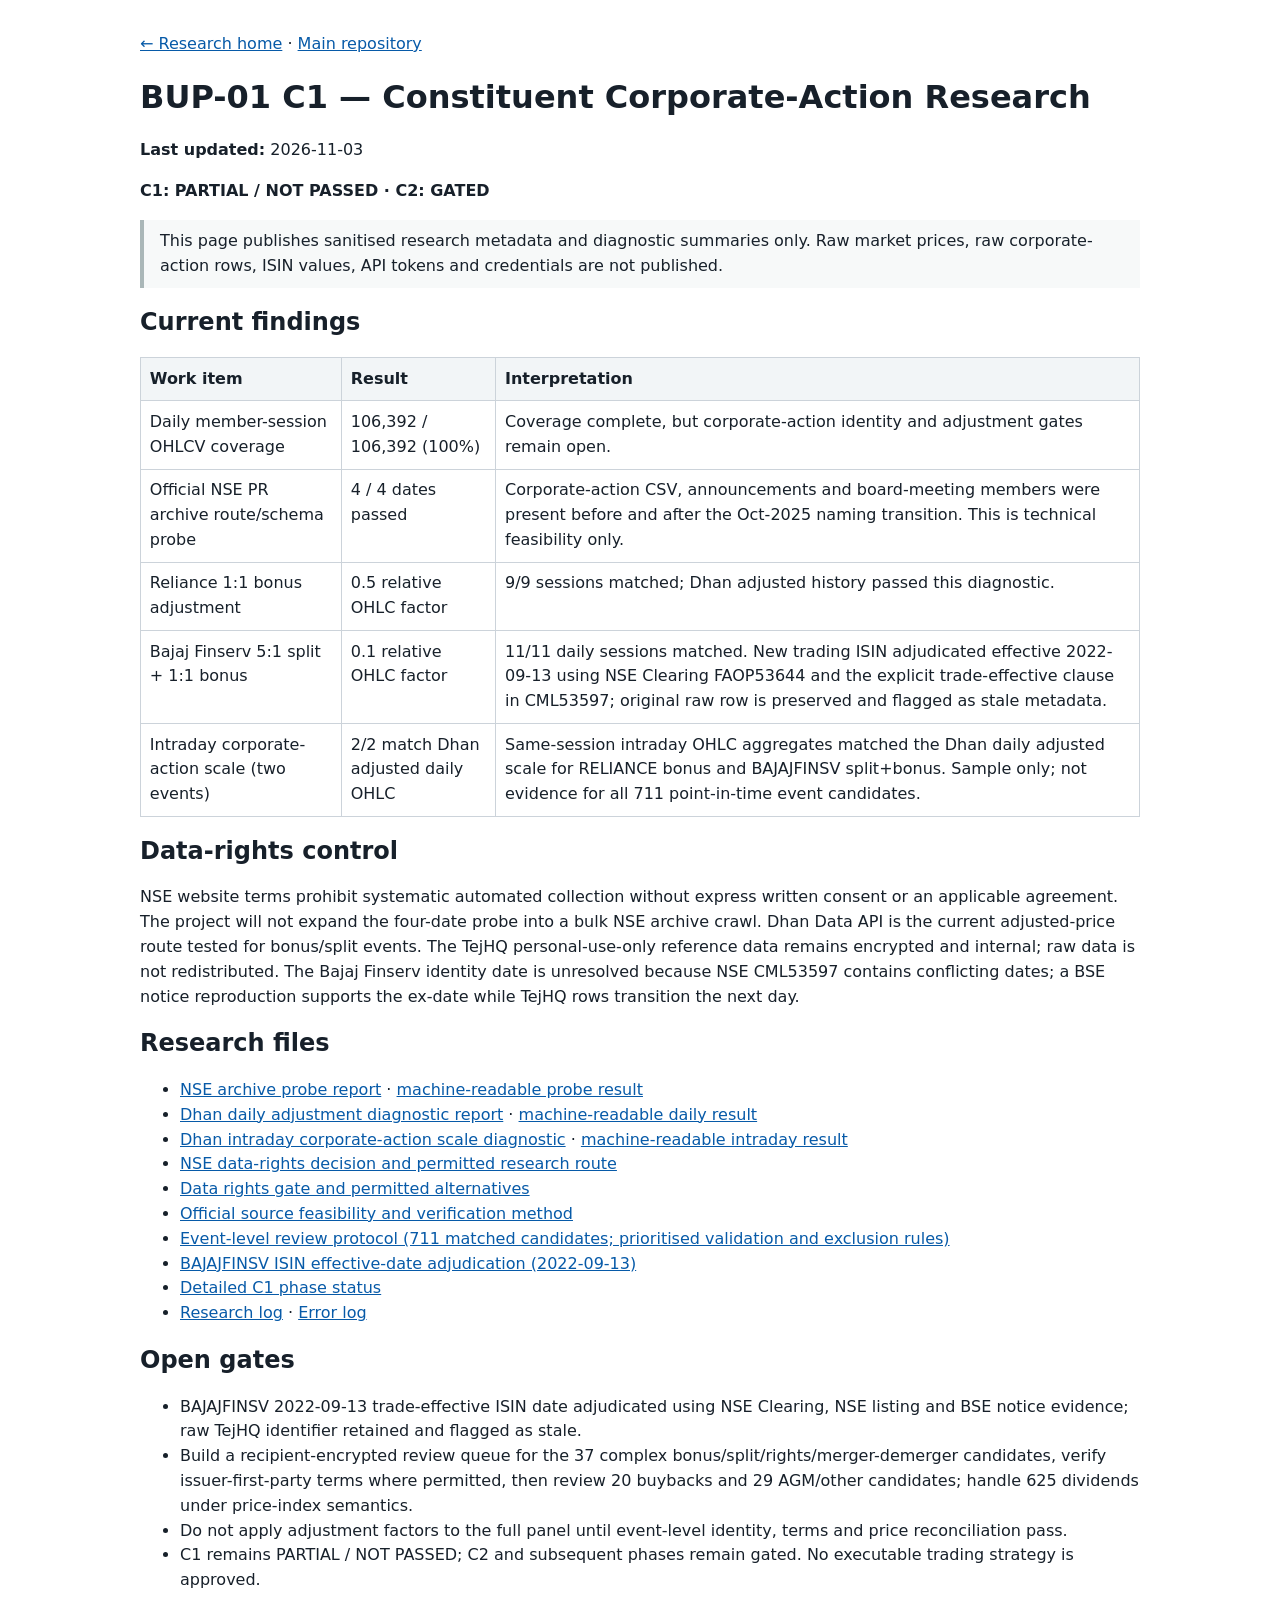
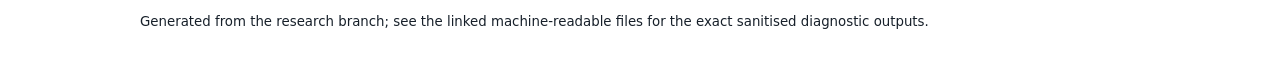
==== docs/research/constituent_weekly/index.html @ 8a953a31 "Publish C1 rights decision and validated Dhan intraday results" ====
<!doctype html>
<html lang="en">
<head>
<meta charset="utf-8">
<meta name="viewport" content="width=device-width, initial-scale=1">
<title>BUP-01 C1 — Constituent Corporate-Action Research</title>
<style>
body{font-family:system-ui,-apple-system,Segoe UI,Roboto,sans-serif;max-width:1000px;margin:2rem auto;padding:0 1rem;line-height:1.55;color:#17202a}
h1,h2{line-height:1.2} table{border-collapse:collapse;width:100%;margin:1rem 0} th,td{border:1px solid #ccd3da;padding:.55rem;text-align:left;vertical-align:top} th{background:#f2f5f7}
.status{font-weight:700} .note{border-left:4px solid #aab7b8;padding:.6rem 1rem;background:#f7f9f9}
a{color:#075aa8} code{overflow-wrap:anywhere}
</style>
</head>
<body>
<p><a href="../../index.html">← Research home</a> · <a href="https://github.com/VCR-TRADING-RESEARCH/NIFTY-Prediction">Main repository</a></p>
<h1>BUP-01 C1 — Constituent Corporate-Action Research</h1>
<p><strong>Last updated:</strong> 2026-11-03</p>
<p class="status">C1: PARTIAL / NOT PASSED · C2: GATED</p>
<p class="note">This page publishes sanitised research metadata and diagnostic summaries only. Raw market prices, raw corporate-action rows, ISIN values, API tokens and credentials are not published.</p>

<h2>Current findings</h2>
<table>
<thead><tr><th>Work item</th><th>Result</th><th>Interpretation</th></tr></thead>
<tbody>
<tr><td>Daily member-session OHLCV coverage</td><td>106,392 / 106,392 (100%)</td><td>Coverage complete, but corporate-action identity and adjustment gates remain open.</td></tr>
<tr><td>Official NSE PR archive route/schema probe</td><td>4 / 4 dates passed</td><td>Corporate-action CSV, announcements and board-meeting members were present before and after the Oct-2025 naming transition. This is technical feasibility only.</td></tr>
<tr><td>Reliance 1:1 bonus adjustment</td><td>0.5 relative OHLC factor</td><td>9/9 sessions matched; Dhan adjusted history passed this diagnostic.</td></tr>
<tr><td>Bajaj Finserv 5:1 split + 1:1 bonus</td><td>0.1 relative OHLC factor</td><td>11/11 daily sessions matched. New trading ISIN adjudicated effective 2022-09-13 using NSE Clearing FAOP53644 and the explicit trade-effective clause in CML53597; original raw row is preserved and flagged as stale metadata.</td></tr>
<tr><td>Intraday corporate-action scale (two events)</td><td>2/2 match Dhan adjusted daily OHLC</td><td>Same-session intraday OHLC aggregates matched the Dhan daily adjusted scale for RELIANCE bonus and BAJAJFINSV split+bonus. Sample only; not evidence for all 711 point-in-time event candidates.</td></tr>
</tbody>
</table>

<h2>Data-rights control</h2>
<p>NSE website terms prohibit systematic automated collection without express written consent or an applicable agreement. The project will not expand the four-date probe into a bulk NSE archive crawl. Dhan Data API is the current adjusted-price route tested for bonus/split events. The TejHQ personal-use-only reference data remains encrypted and internal; raw data is not redistributed. The Bajaj Finserv identity date is unresolved because NSE CML53597 contains conflicting dates; a BSE notice reproduction supports the ex-date while TejHQ rows transition the next day.</p>

<h2>Research files</h2>
<ul>
<li><a href="C1_NSE_PR_ARCHIVE_PROBE.md">NSE archive probe report</a> · <a href="C1_NSE_PR_ARCHIVE_PROBE.json">machine-readable probe result</a></li>
<li><a href="C1_DHAN_ADJUSTMENT_DIAGNOSTIC.md">Dhan daily adjustment diagnostic report</a> · <a href="C1_DHAN_ADJUSTMENT_DIAGNOSTIC.json">machine-readable daily result</a></li>
<li><a href="C1_DHAN_INTRADAY_CA_DIAGNOSTIC.md">Dhan intraday corporate-action scale diagnostic</a> · <a href="C1_DHAN_INTRADAY_CA_DIAGNOSTIC.json">machine-readable intraday result</a></li>
<li><a href="C1_NSE_DATA_RIGHTS_DECISION.md">NSE data-rights decision and permitted research route</a></li>
<li><a href="C1_DATA_RIGHTS_AND_ALTERNATIVES.md">Data rights gate and permitted alternatives</a></li>
<li><a href="C1_OFFICIAL_CORPORATE_ACTION_SOURCE_FEASIBILITY.md">Official source feasibility and verification method</a></li>
<li><a href="C1_EVENT_REVIEW_PROTOCOL.md">Event-level review protocol (711 matched candidates; prioritised validation and exclusion rules)</a></li>
<li><a href="C1_BAJAJFINSV_ISIN_ADJUDICATION.md">BAJAJFINSV ISIN effective-date adjudication (2022-09-13)</a></li>
<li><a href="https://github.com/VCR-TRADING-RESEARCH/NIFTY-Prediction/blob/phase/constituent-weekly-outcomes-c1-data/research/constituent_weekly/STATUS.md">Detailed C1 phase status</a></li>
<li><a href="https://github.com/VCR-TRADING-RESEARCH/NIFTY-Prediction/blob/phase/constituent-weekly-outcomes-c1-data/logs/RESEARCH_LOG.md">Research log</a> · <a href="https://github.com/VCR-TRADING-RESEARCH/NIFTY-Prediction/blob/phase/constituent-weekly-outcomes-c1-data/logs/ERROR_LOG.md">Error log</a></li>
</ul>

<h2>Open gates</h2>
<ul>
<li>BAJAJFINSV 2022-09-13 trade-effective ISIN date adjudicated using NSE Clearing, NSE listing and BSE notice evidence; raw TejHQ identifier retained and flagged as stale.</li>
<li>Build a recipient-encrypted review queue for the 37 complex bonus/split/rights/merger-demerger candidates, verify issuer-first-party terms where permitted, then review 20 buybacks and 29 AGM/other candidates; handle 625 dividends under price-index semantics.</li>
<li>Do not apply adjustment factors to the full panel until event-level identity, terms and price reconciliation pass.</li>
<li>C1 remains PARTIAL / NOT PASSED; C2 and subsequent phases remain gated. No executable trading strategy is approved.</li>
</ul>
<p><small>Generated from the research branch; see the linked machine-readable files for the exact sanitised diagnostic outputs.</small></p>
</body>
</html>
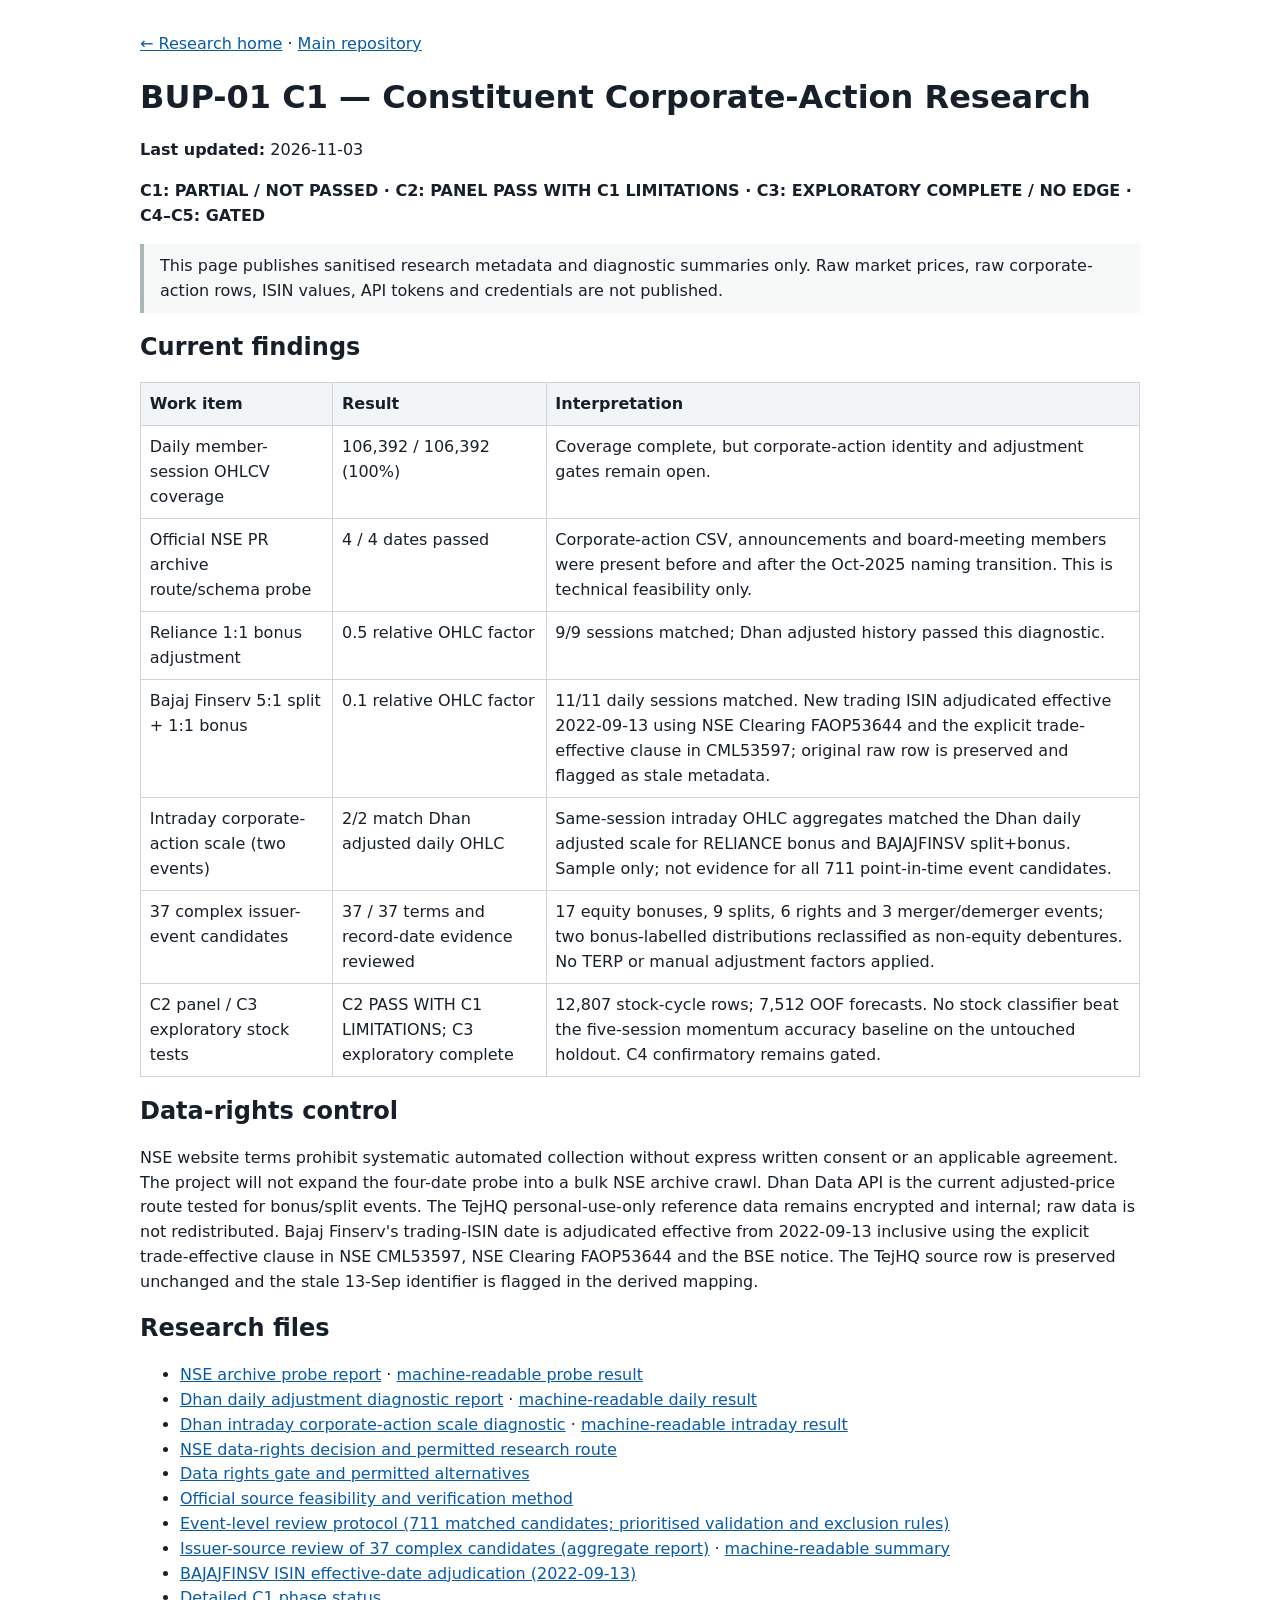
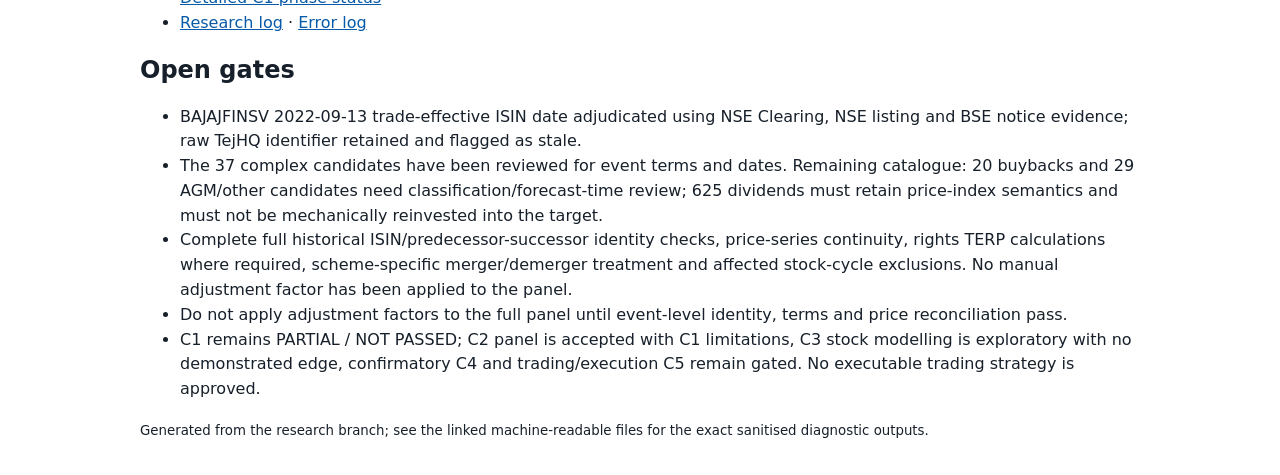
==== commit a2f1b348: "Update C1 README and Pages with issuer-event review" ====
--- a/docs/research/constituent_weekly/index.html
+++ b/docs/research/constituent_weekly/index.html
@@ -15,7 +15,7 @@
 <p><a href="../../index.html">← Research home</a> · <a href="https://github.com/VCR-TRADING-RESEARCH/NIFTY-Prediction">Main repository</a></p>
 <h1>BUP-01 C1 — Constituent Corporate-Action Research</h1>
 <p><strong>Last updated:</strong> 2026-11-03</p>
-<p class="status">C1: PARTIAL / NOT PASSED · C2: GATED</p>
+<p class="status">C1: PARTIAL / NOT PASSED · C2: PANEL PASS WITH C1 LIMITATIONS · C3: EXPLORATORY COMPLETE / NO EDGE · C4–C5: GATED</p>
 <p class="note">This page publishes sanitised research metadata and diagnostic summaries only. Raw market prices, raw corporate-action rows, ISIN values, API tokens and credentials are not published.</p>
 
 <h2>Current findings</h2>
@@ -27,11 +27,13 @@
 <tr><td>Reliance 1:1 bonus adjustment</td><td>0.5 relative OHLC factor</td><td>9/9 sessions matched; Dhan adjusted history passed this diagnostic.</td></tr>
 <tr><td>Bajaj Finserv 5:1 split + 1:1 bonus</td><td>0.1 relative OHLC factor</td><td>11/11 daily sessions matched. New trading ISIN adjudicated effective 2022-09-13 using NSE Clearing FAOP53644 and the explicit trade-effective clause in CML53597; original raw row is preserved and flagged as stale metadata.</td></tr>
 <tr><td>Intraday corporate-action scale (two events)</td><td>2/2 match Dhan adjusted daily OHLC</td><td>Same-session intraday OHLC aggregates matched the Dhan daily adjusted scale for RELIANCE bonus and BAJAJFINSV split+bonus. Sample only; not evidence for all 711 point-in-time event candidates.</td></tr>
+<tr><td>37 complex issuer-event candidates</td><td>37 / 37 terms and record-date evidence reviewed</td><td>17 equity bonuses, 9 splits, 6 rights and 3 merger/demerger events; two bonus-labelled distributions reclassified as non-equity debentures. No TERP or manual adjustment factors applied.</td></tr>
+<tr><td>C2 panel / C3 exploratory stock tests</td><td>C2 PASS WITH C1 LIMITATIONS; C3 exploratory complete</td><td>12,807 stock-cycle rows; 7,512 OOF forecasts. No stock classifier beat the five-session momentum accuracy baseline on the untouched holdout. C4 confirmatory remains gated.</td></tr>
 </tbody>
 </table>
 
 <h2>Data-rights control</h2>
-<p>NSE website terms prohibit systematic automated collection without express written consent or an applicable agreement. The project will not expand the four-date probe into a bulk NSE archive crawl. Dhan Data API is the current adjusted-price route tested for bonus/split events. The TejHQ personal-use-only reference data remains encrypted and internal; raw data is not redistributed. The Bajaj Finserv identity date is unresolved because NSE CML53597 contains conflicting dates; a BSE notice reproduction supports the ex-date while TejHQ rows transition the next day.</p>
+<p>NSE website terms prohibit systematic automated collection without express written consent or an applicable agreement. The project will not expand the four-date probe into a bulk NSE archive crawl. Dhan Data API is the current adjusted-price route tested for bonus/split events. The TejHQ personal-use-only reference data remains encrypted and internal; raw data is not redistributed. Bajaj Finserv's trading-ISIN date is adjudicated effective from 2022-09-13 inclusive using the explicit trade-effective clause in NSE CML53597, NSE Clearing FAOP53644 and the BSE notice. The TejHQ source row is preserved unchanged and the stale 13-Sep identifier is flagged in the derived mapping.</p>
 
 <h2>Research files</h2>
 <ul>
@@ -42,6 +44,7 @@
 <li><a href="C1_DATA_RIGHTS_AND_ALTERNATIVES.md">Data rights gate and permitted alternatives</a></li>
 <li><a href="C1_OFFICIAL_CORPORATE_ACTION_SOURCE_FEASIBILITY.md">Official source feasibility and verification method</a></li>
 <li><a href="C1_EVENT_REVIEW_PROTOCOL.md">Event-level review protocol (711 matched candidates; prioritised validation and exclusion rules)</a></li>
+<li><a href="C1_ISSUER_EVENT_REVIEW_AGGREGATE.md">Issuer-source review of 37 complex candidates (aggregate report)</a> · <a href="C1_ISSUER_EVENT_REVIEW_AGGREGATE.json">machine-readable summary</a></li>
 <li><a href="C1_BAJAJFINSV_ISIN_ADJUDICATION.md">BAJAJFINSV ISIN effective-date adjudication (2022-09-13)</a></li>
 <li><a href="https://github.com/VCR-TRADING-RESEARCH/NIFTY-Prediction/blob/phase/constituent-weekly-outcomes-c1-data/research/constituent_weekly/STATUS.md">Detailed C1 phase status</a></li>
 <li><a href="https://github.com/VCR-TRADING-RESEARCH/NIFTY-Prediction/blob/phase/constituent-weekly-outcomes-c1-data/logs/RESEARCH_LOG.md">Research log</a> · <a href="https://github.com/VCR-TRADING-RESEARCH/NIFTY-Prediction/blob/phase/constituent-weekly-outcomes-c1-data/logs/ERROR_LOG.md">Error log</a></li>
@@ -50,9 +53,10 @@
 <h2>Open gates</h2>
 <ul>
 <li>BAJAJFINSV 2022-09-13 trade-effective ISIN date adjudicated using NSE Clearing, NSE listing and BSE notice evidence; raw TejHQ identifier retained and flagged as stale.</li>
-<li>Build a recipient-encrypted review queue for the 37 complex bonus/split/rights/merger-demerger candidates, verify issuer-first-party terms where permitted, then review 20 buybacks and 29 AGM/other candidates; handle 625 dividends under price-index semantics.</li>
+<li>The 37 complex candidates have been reviewed for event terms and dates. Remaining catalogue: 20 buybacks and 29 AGM/other candidates need classification/forecast-time review; 625 dividends must retain price-index semantics and must not be mechanically reinvested into the target.</li>
+<li>Complete full historical ISIN/predecessor-successor identity checks, price-series continuity, rights TERP calculations where required, scheme-specific merger/demerger treatment and affected stock-cycle exclusions. No manual adjustment factor has been applied to the panel.</li>
 <li>Do not apply adjustment factors to the full panel until event-level identity, terms and price reconciliation pass.</li>
-<li>C1 remains PARTIAL / NOT PASSED; C2 and subsequent phases remain gated. No executable trading strategy is approved.</li>
+<li>C1 remains PARTIAL / NOT PASSED; C2 panel is accepted with C1 limitations, C3 stock modelling is exploratory with no demonstrated edge, confirmatory C4 and trading/execution C5 remain gated. No executable trading strategy is approved.</li>
 </ul>
 <p><small>Generated from the research branch; see the linked machine-readable files for the exact sanitised diagnostic outputs.</small></p>
 </body>
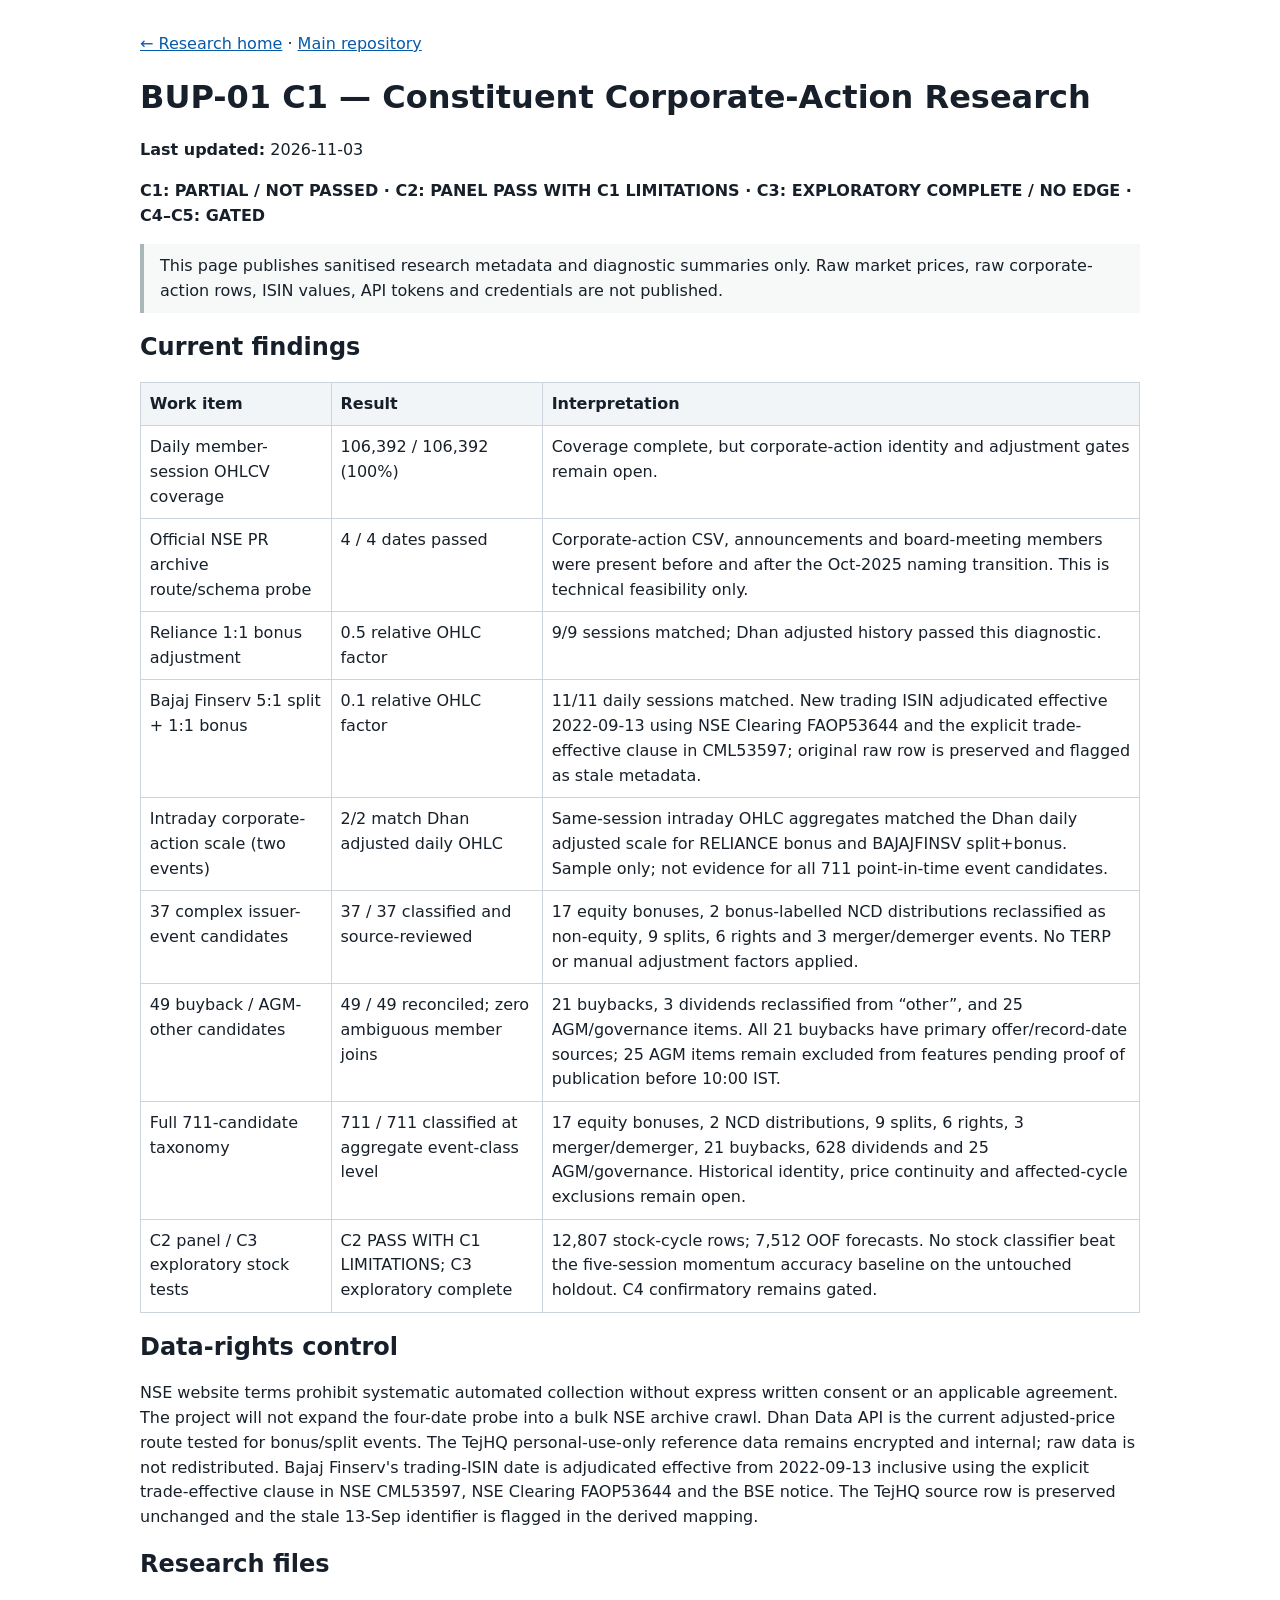
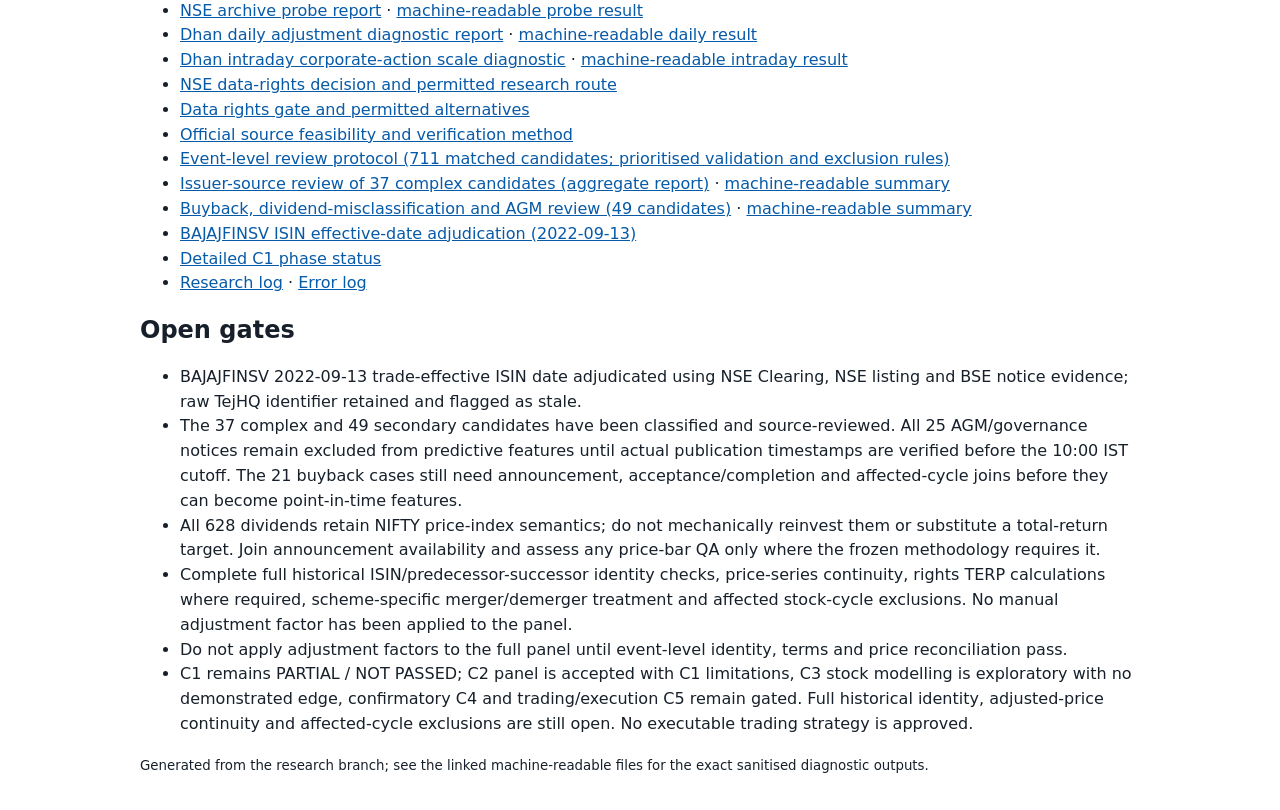
==== commit 44ce02ad: "Publish C1 secondary-event review to README and Pages" ====
--- a/docs/research/constituent_weekly/index.html
+++ b/docs/research/constituent_weekly/index.html
@@ -27,7 +27,9 @@
 <tr><td>Reliance 1:1 bonus adjustment</td><td>0.5 relative OHLC factor</td><td>9/9 sessions matched; Dhan adjusted history passed this diagnostic.</td></tr>
 <tr><td>Bajaj Finserv 5:1 split + 1:1 bonus</td><td>0.1 relative OHLC factor</td><td>11/11 daily sessions matched. New trading ISIN adjudicated effective 2022-09-13 using NSE Clearing FAOP53644 and the explicit trade-effective clause in CML53597; original raw row is preserved and flagged as stale metadata.</td></tr>
 <tr><td>Intraday corporate-action scale (two events)</td><td>2/2 match Dhan adjusted daily OHLC</td><td>Same-session intraday OHLC aggregates matched the Dhan daily adjusted scale for RELIANCE bonus and BAJAJFINSV split+bonus. Sample only; not evidence for all 711 point-in-time event candidates.</td></tr>
-<tr><td>37 complex issuer-event candidates</td><td>37 / 37 terms and record-date evidence reviewed</td><td>17 equity bonuses, 9 splits, 6 rights and 3 merger/demerger events; two bonus-labelled distributions reclassified as non-equity debentures. No TERP or manual adjustment factors applied.</td></tr>
+<tr><td>37 complex issuer-event candidates</td><td>37 / 37 classified and source-reviewed</td><td>17 equity bonuses, 2 bonus-labelled NCD distributions reclassified as non-equity, 9 splits, 6 rights and 3 merger/demerger events. No TERP or manual adjustment factors applied.</td></tr>
+<tr><td>49 buyback / AGM-other candidates</td><td>49 / 49 reconciled; zero ambiguous member joins</td><td>21 buybacks, 3 dividends reclassified from “other”, and 25 AGM/governance items. All 21 buybacks have primary offer/record-date sources; 25 AGM items remain excluded from features pending proof of publication before 10:00 IST.</td></tr>
+<tr><td>Full 711-candidate taxonomy</td><td>711 / 711 classified at aggregate event-class level</td><td>17 equity bonuses, 2 NCD distributions, 9 splits, 6 rights, 3 merger/demerger, 21 buybacks, 628 dividends and 25 AGM/governance. Historical identity, price continuity and affected-cycle exclusions remain open.</td></tr>
 <tr><td>C2 panel / C3 exploratory stock tests</td><td>C2 PASS WITH C1 LIMITATIONS; C3 exploratory complete</td><td>12,807 stock-cycle rows; 7,512 OOF forecasts. No stock classifier beat the five-session momentum accuracy baseline on the untouched holdout. C4 confirmatory remains gated.</td></tr>
 </tbody>
 </table>
@@ -45,6 +47,7 @@
 <li><a href="C1_OFFICIAL_CORPORATE_ACTION_SOURCE_FEASIBILITY.md">Official source feasibility and verification method</a></li>
 <li><a href="C1_EVENT_REVIEW_PROTOCOL.md">Event-level review protocol (711 matched candidates; prioritised validation and exclusion rules)</a></li>
 <li><a href="C1_ISSUER_EVENT_REVIEW_AGGREGATE.md">Issuer-source review of 37 complex candidates (aggregate report)</a> · <a href="C1_ISSUER_EVENT_REVIEW_AGGREGATE.json">machine-readable summary</a></li>
+<li><a href="C1_BUYBACK_AGM_REVIEW_AGGREGATE.md">Buyback, dividend-misclassification and AGM review (49 candidates)</a> · <a href="C1_BUYBACK_AGM_REVIEW_AGGREGATE.json">machine-readable summary</a></li>
 <li><a href="C1_BAJAJFINSV_ISIN_ADJUDICATION.md">BAJAJFINSV ISIN effective-date adjudication (2022-09-13)</a></li>
 <li><a href="https://github.com/VCR-TRADING-RESEARCH/NIFTY-Prediction/blob/phase/constituent-weekly-outcomes-c1-data/research/constituent_weekly/STATUS.md">Detailed C1 phase status</a></li>
 <li><a href="https://github.com/VCR-TRADING-RESEARCH/NIFTY-Prediction/blob/phase/constituent-weekly-outcomes-c1-data/logs/RESEARCH_LOG.md">Research log</a> · <a href="https://github.com/VCR-TRADING-RESEARCH/NIFTY-Prediction/blob/phase/constituent-weekly-outcomes-c1-data/logs/ERROR_LOG.md">Error log</a></li>
@@ -53,10 +56,11 @@
 <h2>Open gates</h2>
 <ul>
 <li>BAJAJFINSV 2022-09-13 trade-effective ISIN date adjudicated using NSE Clearing, NSE listing and BSE notice evidence; raw TejHQ identifier retained and flagged as stale.</li>
-<li>The 37 complex candidates have been reviewed for event terms and dates. Remaining catalogue: 20 buybacks and 29 AGM/other candidates need classification/forecast-time review; 625 dividends must retain price-index semantics and must not be mechanically reinvested into the target.</li>
+<li>The 37 complex and 49 secondary candidates have been classified and source-reviewed. All 25 AGM/governance notices remain excluded from predictive features until actual publication timestamps are verified before the 10:00 IST cutoff. The 21 buyback cases still need announcement, acceptance/completion and affected-cycle joins before they can become point-in-time features.</li>
+<li>All 628 dividends retain NIFTY price-index semantics; do not mechanically reinvest them or substitute a total-return target. Join announcement availability and assess any price-bar QA only where the frozen methodology requires it.</li>
 <li>Complete full historical ISIN/predecessor-successor identity checks, price-series continuity, rights TERP calculations where required, scheme-specific merger/demerger treatment and affected stock-cycle exclusions. No manual adjustment factor has been applied to the panel.</li>
 <li>Do not apply adjustment factors to the full panel until event-level identity, terms and price reconciliation pass.</li>
-<li>C1 remains PARTIAL / NOT PASSED; C2 panel is accepted with C1 limitations, C3 stock modelling is exploratory with no demonstrated edge, confirmatory C4 and trading/execution C5 remain gated. No executable trading strategy is approved.</li>
+<li>C1 remains PARTIAL / NOT PASSED; C2 panel is accepted with C1 limitations, C3 stock modelling is exploratory with no demonstrated edge, confirmatory C4 and trading/execution C5 remain gated. Full historical identity, adjusted-price continuity and affected-cycle exclusions are still open. No executable trading strategy is approved.</li>
 </ul>
 <p><small>Generated from the research branch; see the linked machine-readable files for the exact sanitised diagnostic outputs.</small></p>
 </body>
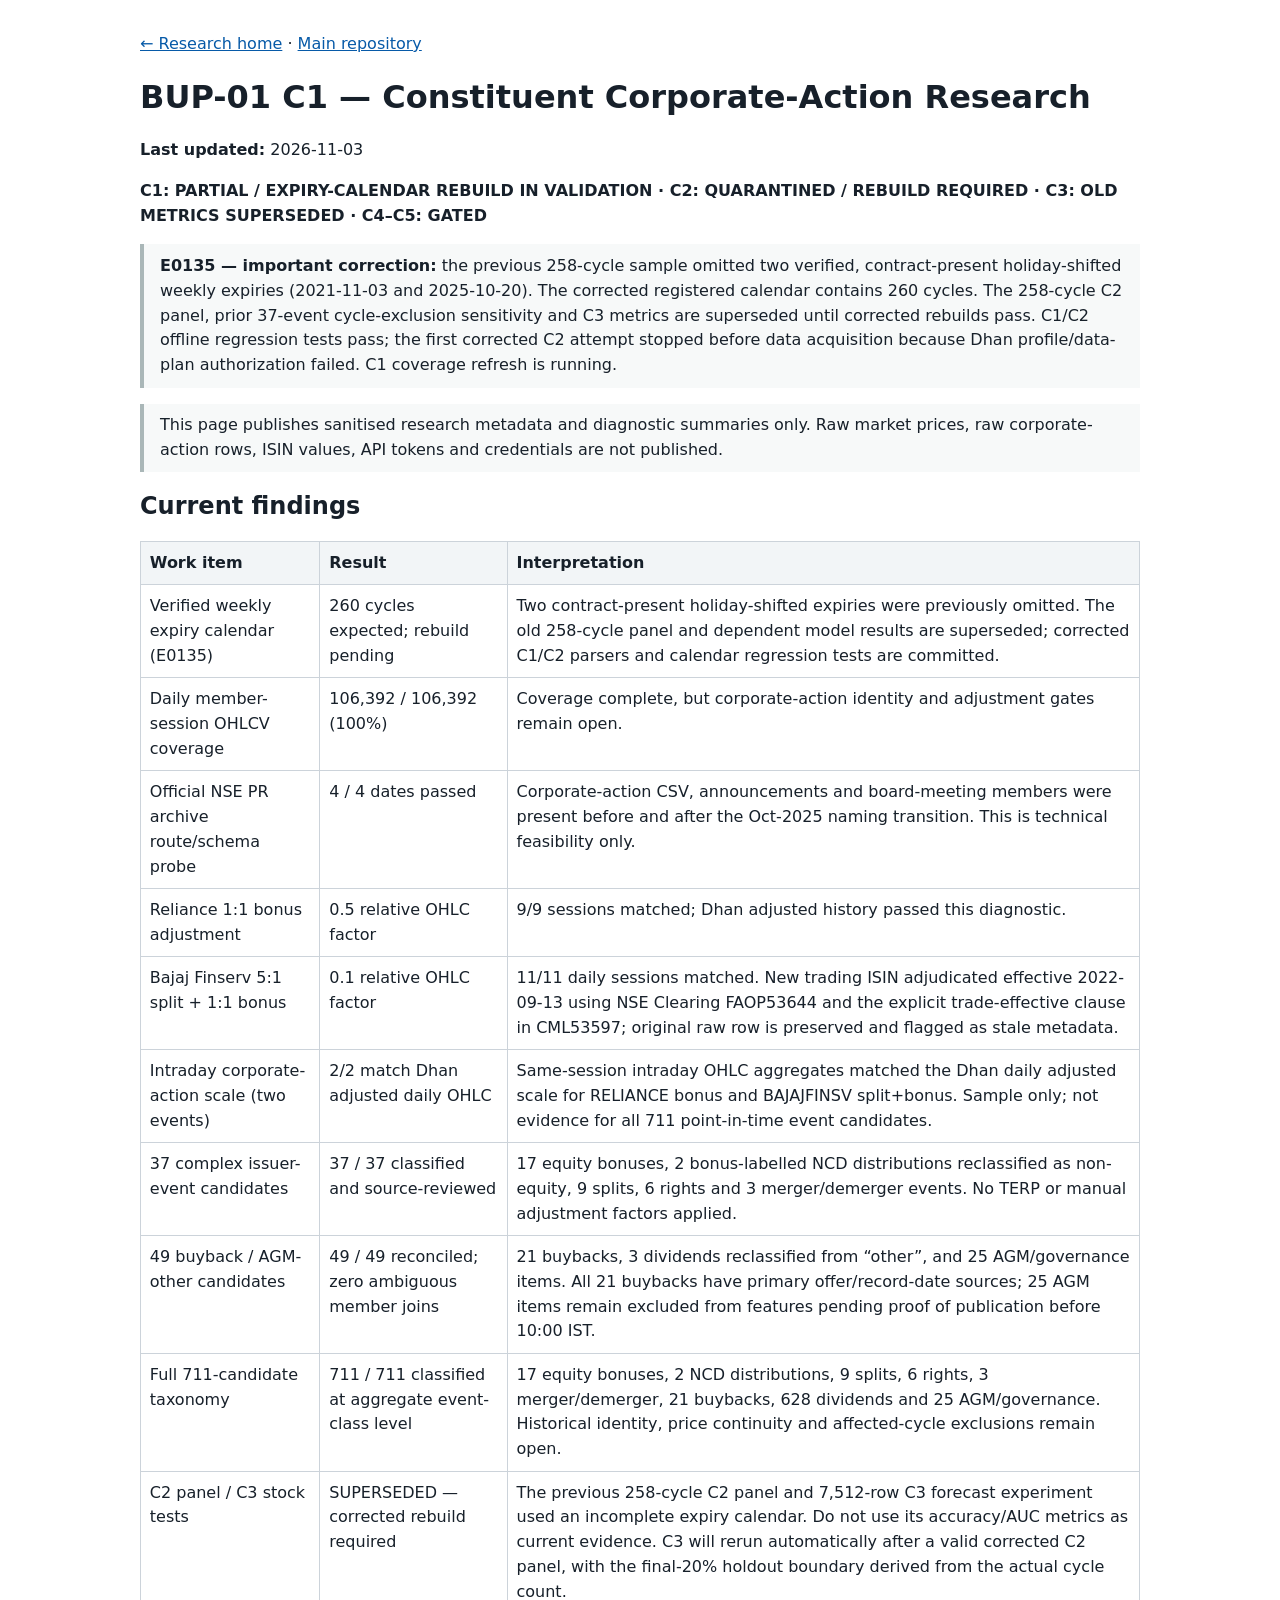
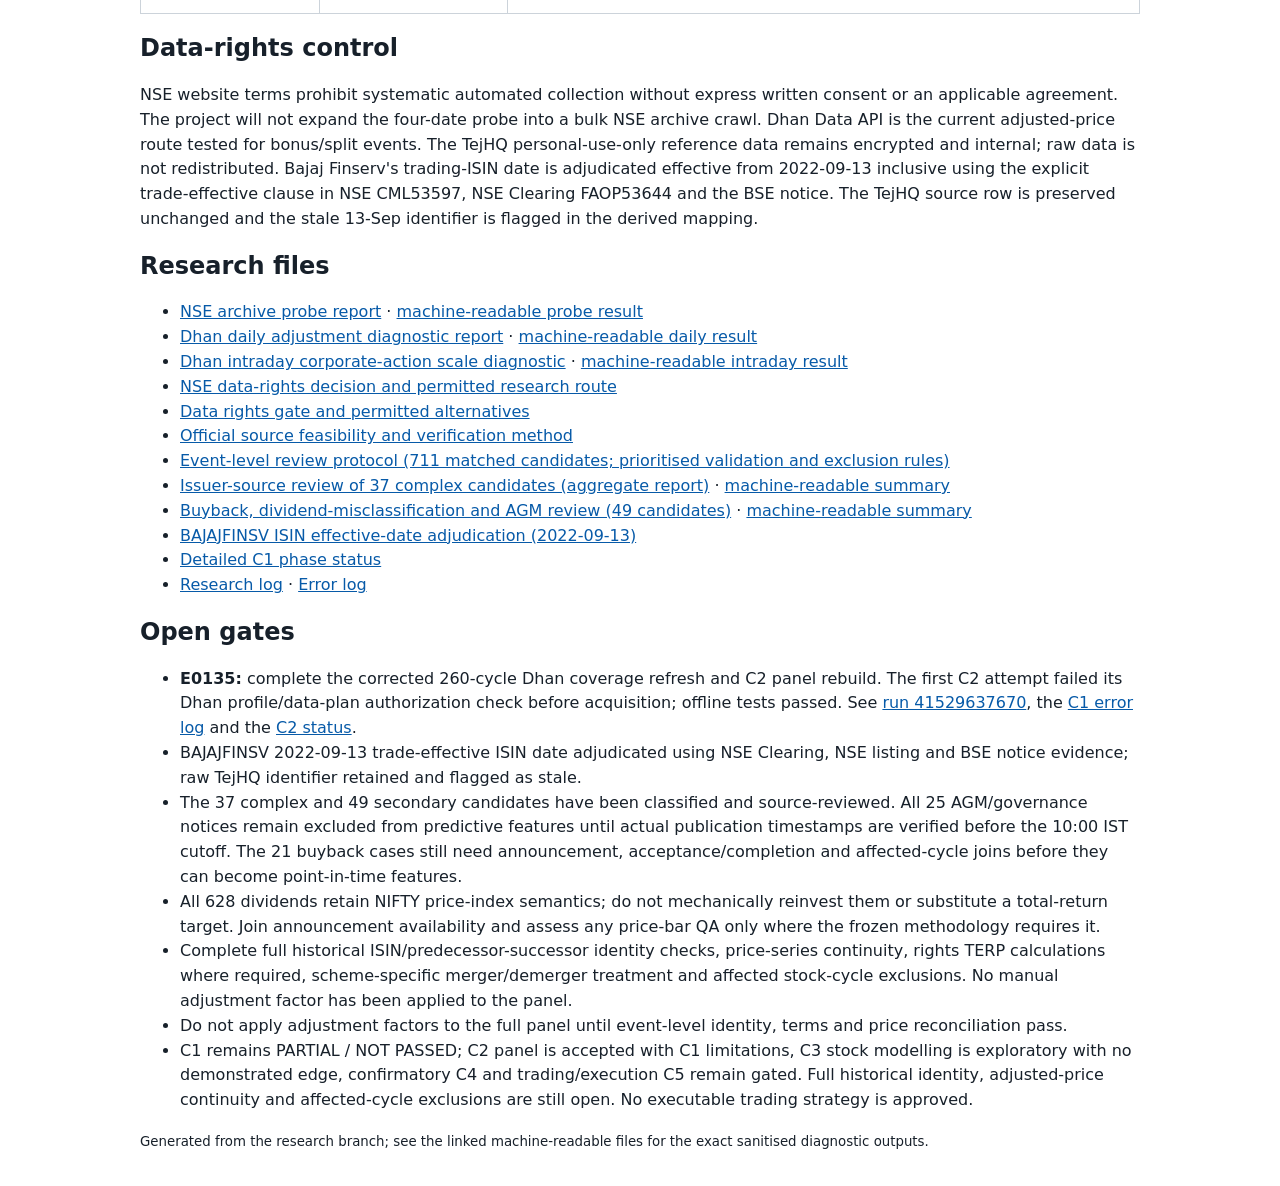
==== commit c195b874: "Publish E0135 expiry calendar correction to README and Pages" ====
--- a/docs/research/constituent_weekly/index.html
+++ b/docs/research/constituent_weekly/index.html
@@ -15,13 +15,15 @@
 <p><a href="../../index.html">← Research home</a> · <a href="https://github.com/VCR-TRADING-RESEARCH/NIFTY-Prediction">Main repository</a></p>
 <h1>BUP-01 C1 — Constituent Corporate-Action Research</h1>
 <p><strong>Last updated:</strong> 2026-11-03</p>
-<p class="status">C1: PARTIAL / NOT PASSED · C2: PANEL PASS WITH C1 LIMITATIONS · C3: EXPLORATORY COMPLETE / NO EDGE · C4–C5: GATED</p>
+<p class="status">C1: PARTIAL / EXPIRY-CALENDAR REBUILD IN VALIDATION · C2: QUARANTINED / REBUILD REQUIRED · C3: OLD METRICS SUPERSEDED · C4–C5: GATED</p>
+<p class="note"><strong>E0135 — important correction:</strong> the previous 258-cycle sample omitted two verified, contract-present holiday-shifted weekly expiries (2021-11-03 and 2025-10-20). The corrected registered calendar contains 260 cycles. The 258-cycle C2 panel, prior 37-event cycle-exclusion sensitivity and C3 metrics are superseded until corrected rebuilds pass. C1/C2 offline regression tests pass; the first corrected C2 attempt stopped before data acquisition because Dhan profile/data-plan authorization failed. C1 coverage refresh is running.</p>
 <p class="note">This page publishes sanitised research metadata and diagnostic summaries only. Raw market prices, raw corporate-action rows, ISIN values, API tokens and credentials are not published.</p>
 
 <h2>Current findings</h2>
 <table>
 <thead><tr><th>Work item</th><th>Result</th><th>Interpretation</th></tr></thead>
 <tbody>
+<tr><td>Verified weekly expiry calendar (E0135)</td><td>260 cycles expected; rebuild pending</td><td>Two contract-present holiday-shifted expiries were previously omitted. The old 258-cycle panel and dependent model results are superseded; corrected C1/C2 parsers and calendar regression tests are committed.</td></tr>
 <tr><td>Daily member-session OHLCV coverage</td><td>106,392 / 106,392 (100%)</td><td>Coverage complete, but corporate-action identity and adjustment gates remain open.</td></tr>
 <tr><td>Official NSE PR archive route/schema probe</td><td>4 / 4 dates passed</td><td>Corporate-action CSV, announcements and board-meeting members were present before and after the Oct-2025 naming transition. This is technical feasibility only.</td></tr>
 <tr><td>Reliance 1:1 bonus adjustment</td><td>0.5 relative OHLC factor</td><td>9/9 sessions matched; Dhan adjusted history passed this diagnostic.</td></tr>
@@ -30,7 +32,7 @@
 <tr><td>37 complex issuer-event candidates</td><td>37 / 37 classified and source-reviewed</td><td>17 equity bonuses, 2 bonus-labelled NCD distributions reclassified as non-equity, 9 splits, 6 rights and 3 merger/demerger events. No TERP or manual adjustment factors applied.</td></tr>
 <tr><td>49 buyback / AGM-other candidates</td><td>49 / 49 reconciled; zero ambiguous member joins</td><td>21 buybacks, 3 dividends reclassified from “other”, and 25 AGM/governance items. All 21 buybacks have primary offer/record-date sources; 25 AGM items remain excluded from features pending proof of publication before 10:00 IST.</td></tr>
 <tr><td>Full 711-candidate taxonomy</td><td>711 / 711 classified at aggregate event-class level</td><td>17 equity bonuses, 2 NCD distributions, 9 splits, 6 rights, 3 merger/demerger, 21 buybacks, 628 dividends and 25 AGM/governance. Historical identity, price continuity and affected-cycle exclusions remain open.</td></tr>
-<tr><td>C2 panel / C3 exploratory stock tests</td><td>C2 PASS WITH C1 LIMITATIONS; C3 exploratory complete</td><td>12,807 stock-cycle rows; 7,512 OOF forecasts. No stock classifier beat the five-session momentum accuracy baseline on the untouched holdout. C4 confirmatory remains gated.</td></tr>
+<tr><td>C2 panel / C3 stock tests</td><td>SUPERSEDED — corrected rebuild required</td><td>The previous 258-cycle C2 panel and 7,512-row C3 forecast experiment used an incomplete expiry calendar. Do not use its accuracy/AUC metrics as current evidence. C3 will rerun automatically after a valid corrected C2 panel, with the final-20% holdout boundary derived from the actual cycle count.</td></tr>
 </tbody>
 </table>
 
@@ -55,6 +57,7 @@
 
 <h2>Open gates</h2>
 <ul>
+<li><strong>E0135:</strong> complete the corrected 260-cycle Dhan coverage refresh and C2 panel rebuild. The first C2 attempt failed its Dhan profile/data-plan authorization check before acquisition; offline tests passed. See <a href="https://github.com/VCR-TRADING-RESEARCH/NIFTY-Prediction/actions/runs/41529637670">run 41529637670</a>, the <a href="https://github.com/VCR-TRADING-RESEARCH/NIFTY-Prediction/blob/phase/constituent-weekly-outcomes-c1-data/logs/ERROR_LOG.md">C1 error log</a> and the <a href="https://github.com/VCR-TRADING-RESEARCH/NIFTY-Prediction/blob/phase/constituent-weekly-outcomes-c2-panel/research/constituent_weekly/STATUS.md">C2 status</a>.</li>
 <li>BAJAJFINSV 2022-09-13 trade-effective ISIN date adjudicated using NSE Clearing, NSE listing and BSE notice evidence; raw TejHQ identifier retained and flagged as stale.</li>
 <li>The 37 complex and 49 secondary candidates have been classified and source-reviewed. All 25 AGM/governance notices remain excluded from predictive features until actual publication timestamps are verified before the 10:00 IST cutoff. The 21 buyback cases still need announcement, acceptance/completion and affected-cycle joins before they can become point-in-time features.</li>
 <li>All 628 dividends retain NIFTY price-index semantics; do not mechanically reinvest them or substitute a total-return target. Join announcement availability and assess any price-bar QA only where the frozen methodology requires it.</li>
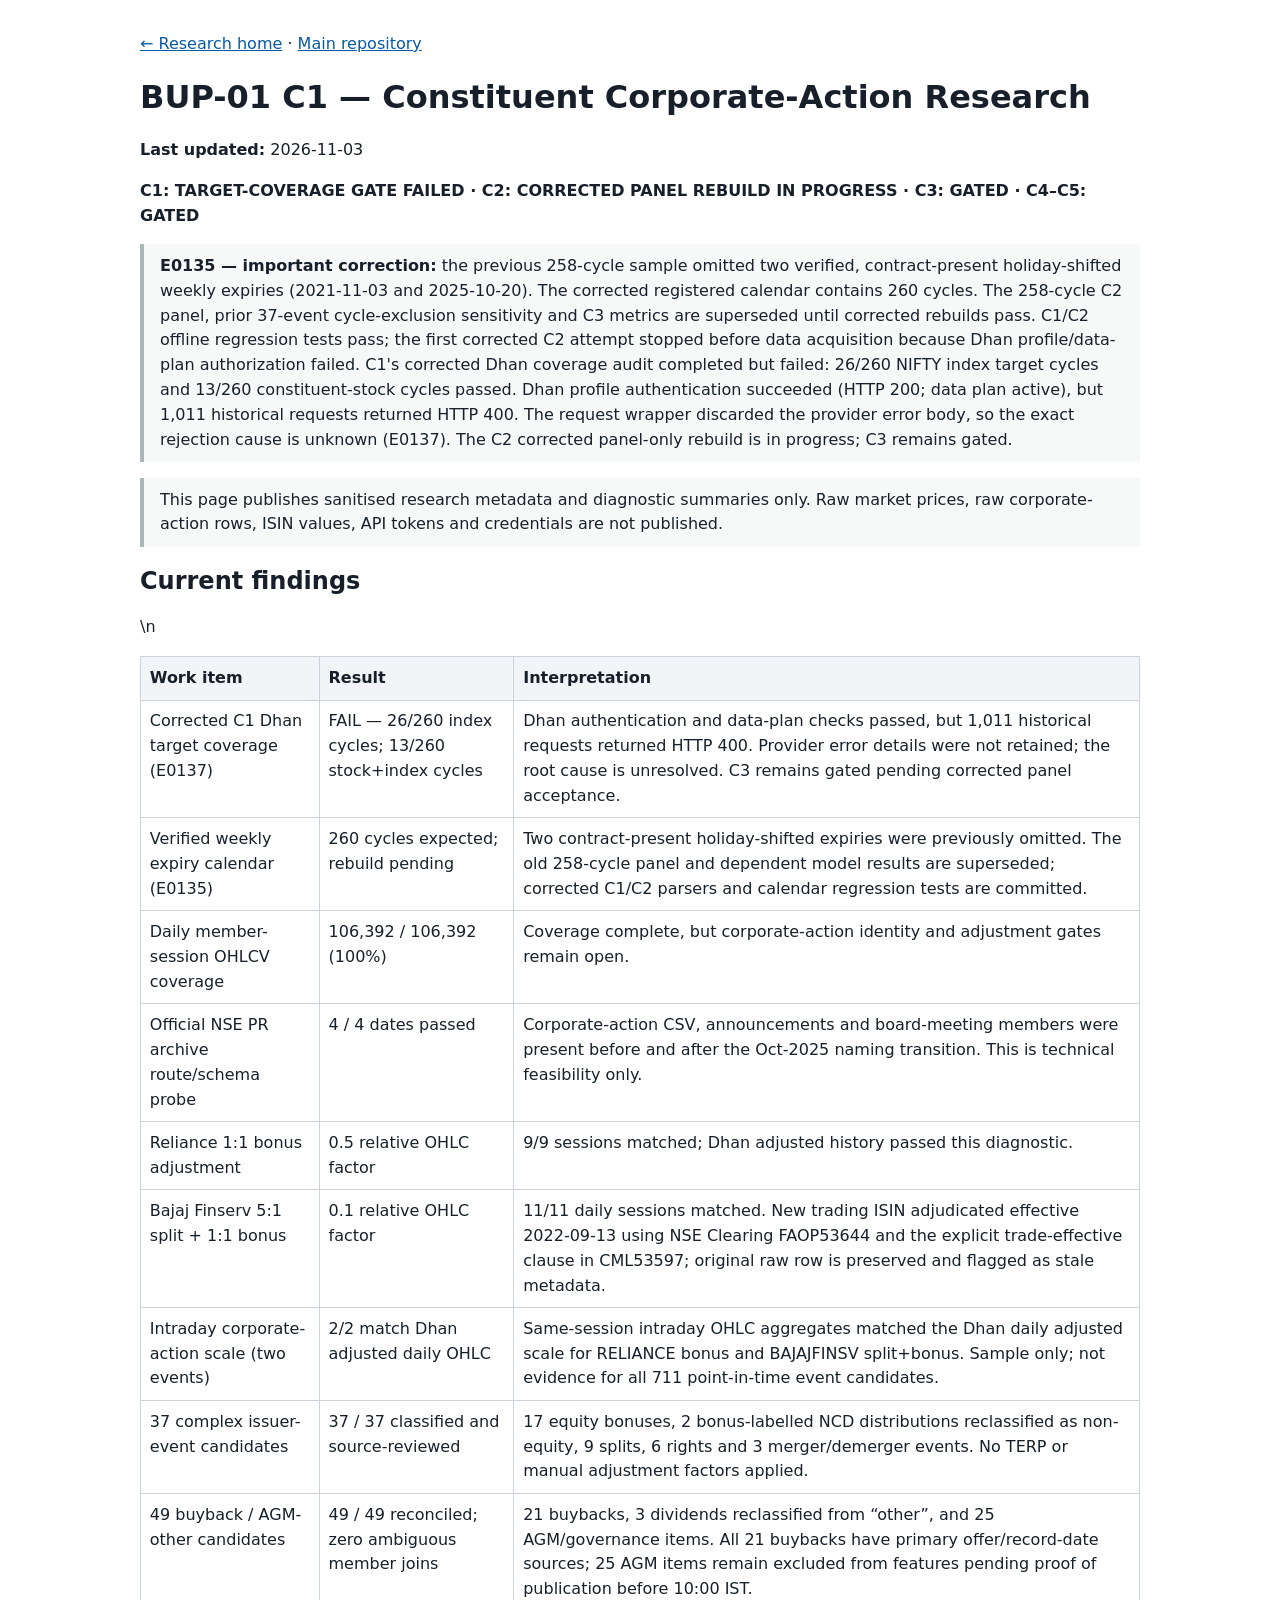
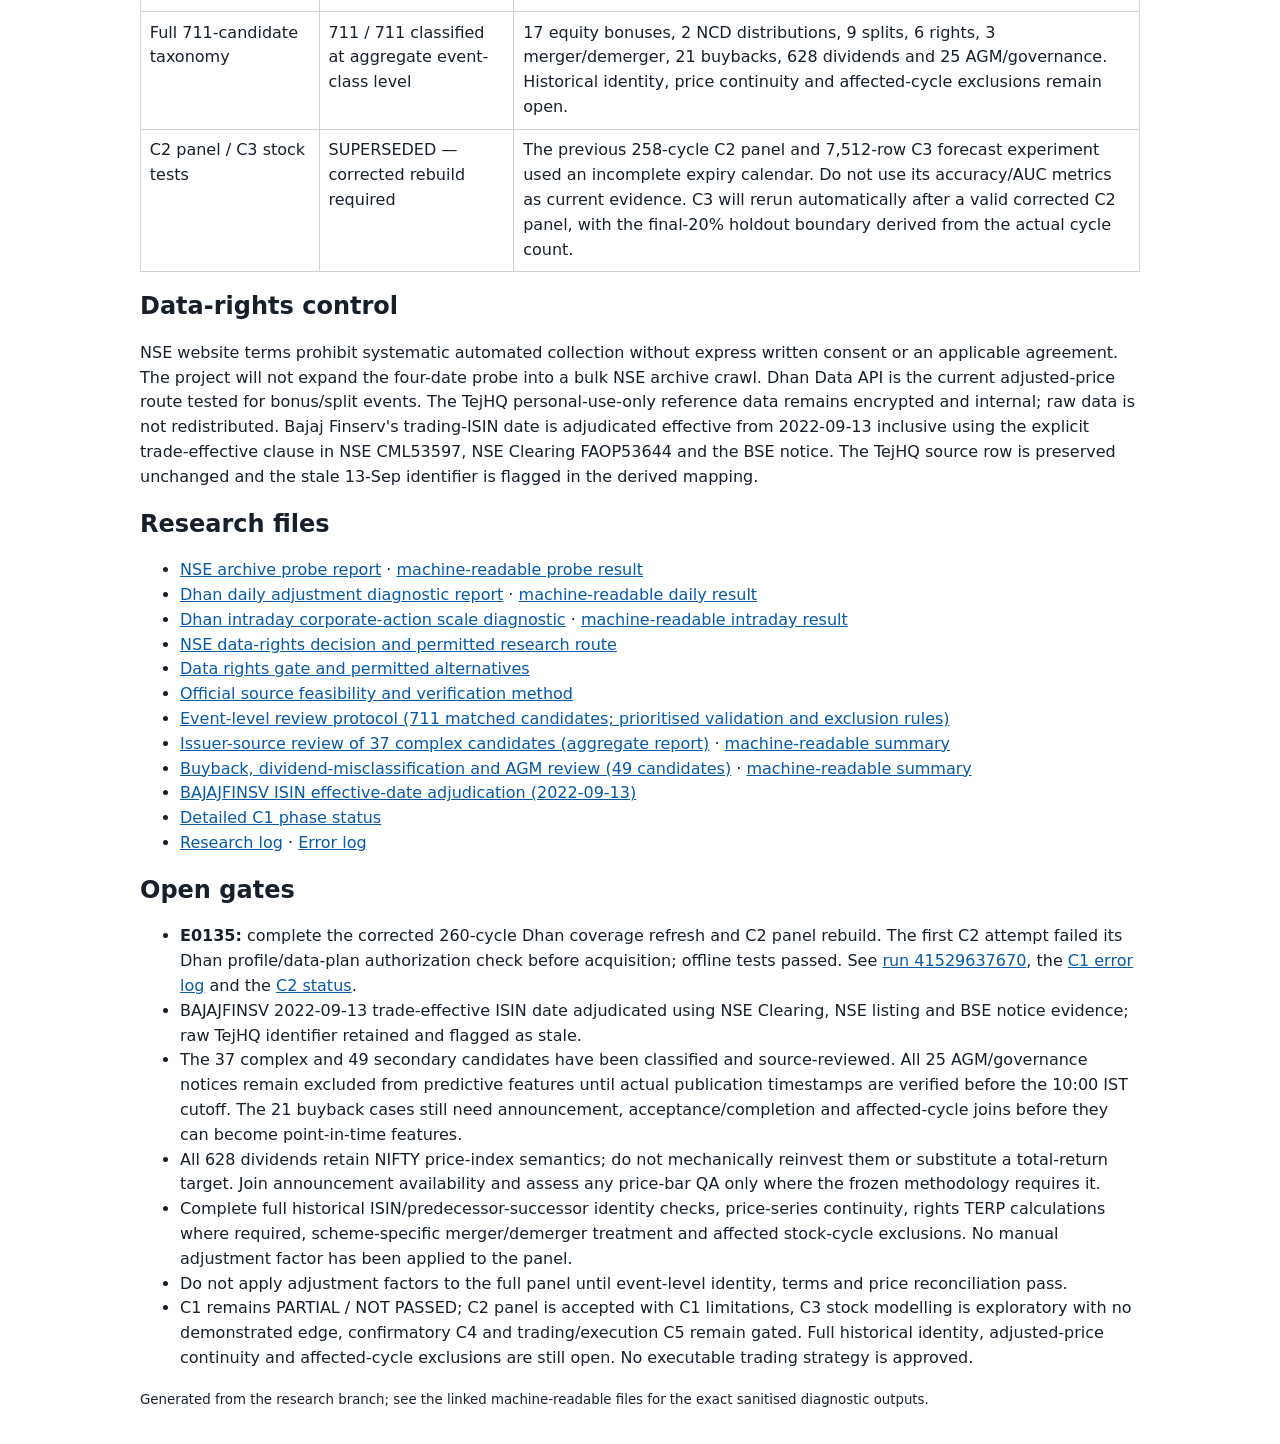
==== commit 182f3586: "Publish C1 coverage failure and C2 rebuild status" ====
--- a/docs/research/constituent_weekly/index.html
+++ b/docs/research/constituent_weekly/index.html
@@ -15,15 +15,15 @@
 <p><a href="../../index.html">← Research home</a> · <a href="https://github.com/VCR-TRADING-RESEARCH/NIFTY-Prediction">Main repository</a></p>
 <h1>BUP-01 C1 — Constituent Corporate-Action Research</h1>
 <p><strong>Last updated:</strong> 2026-11-03</p>
-<p class="status">C1: PARTIAL / EXPIRY-CALENDAR REBUILD IN VALIDATION · C2: QUARANTINED / REBUILD REQUIRED · C3: OLD METRICS SUPERSEDED · C4–C5: GATED</p>
-<p class="note"><strong>E0135 — important correction:</strong> the previous 258-cycle sample omitted two verified, contract-present holiday-shifted weekly expiries (2021-11-03 and 2025-10-20). The corrected registered calendar contains 260 cycles. The 258-cycle C2 panel, prior 37-event cycle-exclusion sensitivity and C3 metrics are superseded until corrected rebuilds pass. C1/C2 offline regression tests pass; the first corrected C2 attempt stopped before data acquisition because Dhan profile/data-plan authorization failed. C1 coverage refresh is running.</p>
+<p class="status">C1: TARGET-COVERAGE GATE FAILED · C2: CORRECTED PANEL REBUILD IN PROGRESS · C3: GATED · C4–C5: GATED</p>
+<p class="note"><strong>E0135 — important correction:</strong> the previous 258-cycle sample omitted two verified, contract-present holiday-shifted weekly expiries (2021-11-03 and 2025-10-20). The corrected registered calendar contains 260 cycles. The 258-cycle C2 panel, prior 37-event cycle-exclusion sensitivity and C3 metrics are superseded until corrected rebuilds pass. C1/C2 offline regression tests pass; the first corrected C2 attempt stopped before data acquisition because Dhan profile/data-plan authorization failed. C1's corrected Dhan coverage audit completed but failed: 26/260 NIFTY index target cycles and 13/260 constituent-stock cycles passed. Dhan profile authentication succeeded (HTTP 200; data plan active), but 1,011 historical requests returned HTTP 400. The request wrapper discarded the provider error body, so the exact rejection cause is unknown (E0137). The C2 corrected panel-only rebuild is in progress; C3 remains gated.</p>
 <p class="note">This page publishes sanitised research metadata and diagnostic summaries only. Raw market prices, raw corporate-action rows, ISIN values, API tokens and credentials are not published.</p>
 
 <h2>Current findings</h2>
 <table>
 <thead><tr><th>Work item</th><th>Result</th><th>Interpretation</th></tr></thead>
 <tbody>
-<tr><td>Verified weekly expiry calendar (E0135)</td><td>260 cycles expected; rebuild pending</td><td>Two contract-present holiday-shifted expiries were previously omitted. The old 258-cycle panel and dependent model results are superseded; corrected C1/C2 parsers and calendar regression tests are committed.</td></tr>
+<tr><td>Corrected C1 Dhan target coverage (E0137)</td><td>FAIL — 26/260 index cycles; 13/260 stock+index cycles</td><td>Dhan authentication and data-plan checks passed, but 1,011 historical requests returned HTTP 400. Provider error details were not retained; the root cause is unresolved. C3 remains gated pending corrected panel acceptance.</td></tr>\n<tr><td>Verified weekly expiry calendar (E0135)</td><td>260 cycles expected; rebuild pending</td><td>Two contract-present holiday-shifted expiries were previously omitted. The old 258-cycle panel and dependent model results are superseded; corrected C1/C2 parsers and calendar regression tests are committed.</td></tr>
 <tr><td>Daily member-session OHLCV coverage</td><td>106,392 / 106,392 (100%)</td><td>Coverage complete, but corporate-action identity and adjustment gates remain open.</td></tr>
 <tr><td>Official NSE PR archive route/schema probe</td><td>4 / 4 dates passed</td><td>Corporate-action CSV, announcements and board-meeting members were present before and after the Oct-2025 naming transition. This is technical feasibility only.</td></tr>
 <tr><td>Reliance 1:1 bonus adjustment</td><td>0.5 relative OHLC factor</td><td>9/9 sessions matched; Dhan adjusted history passed this diagnostic.</td></tr>
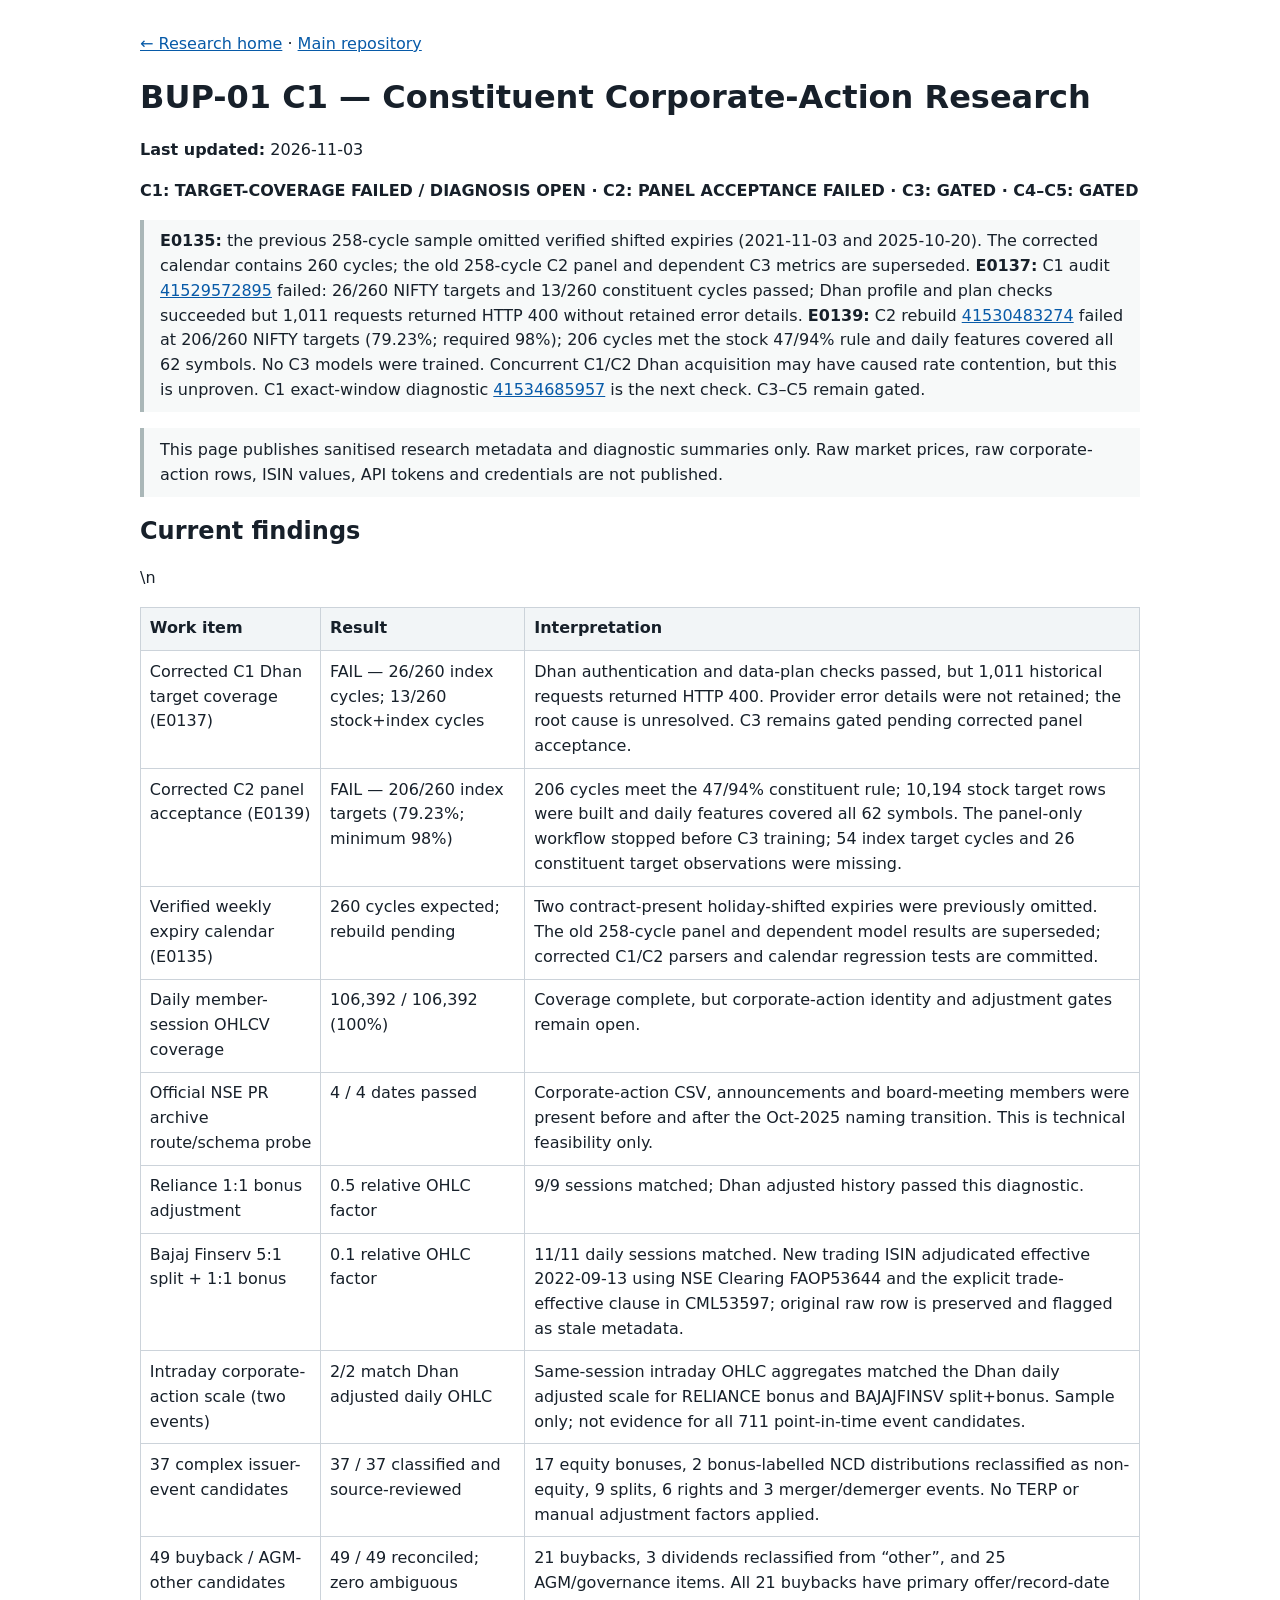
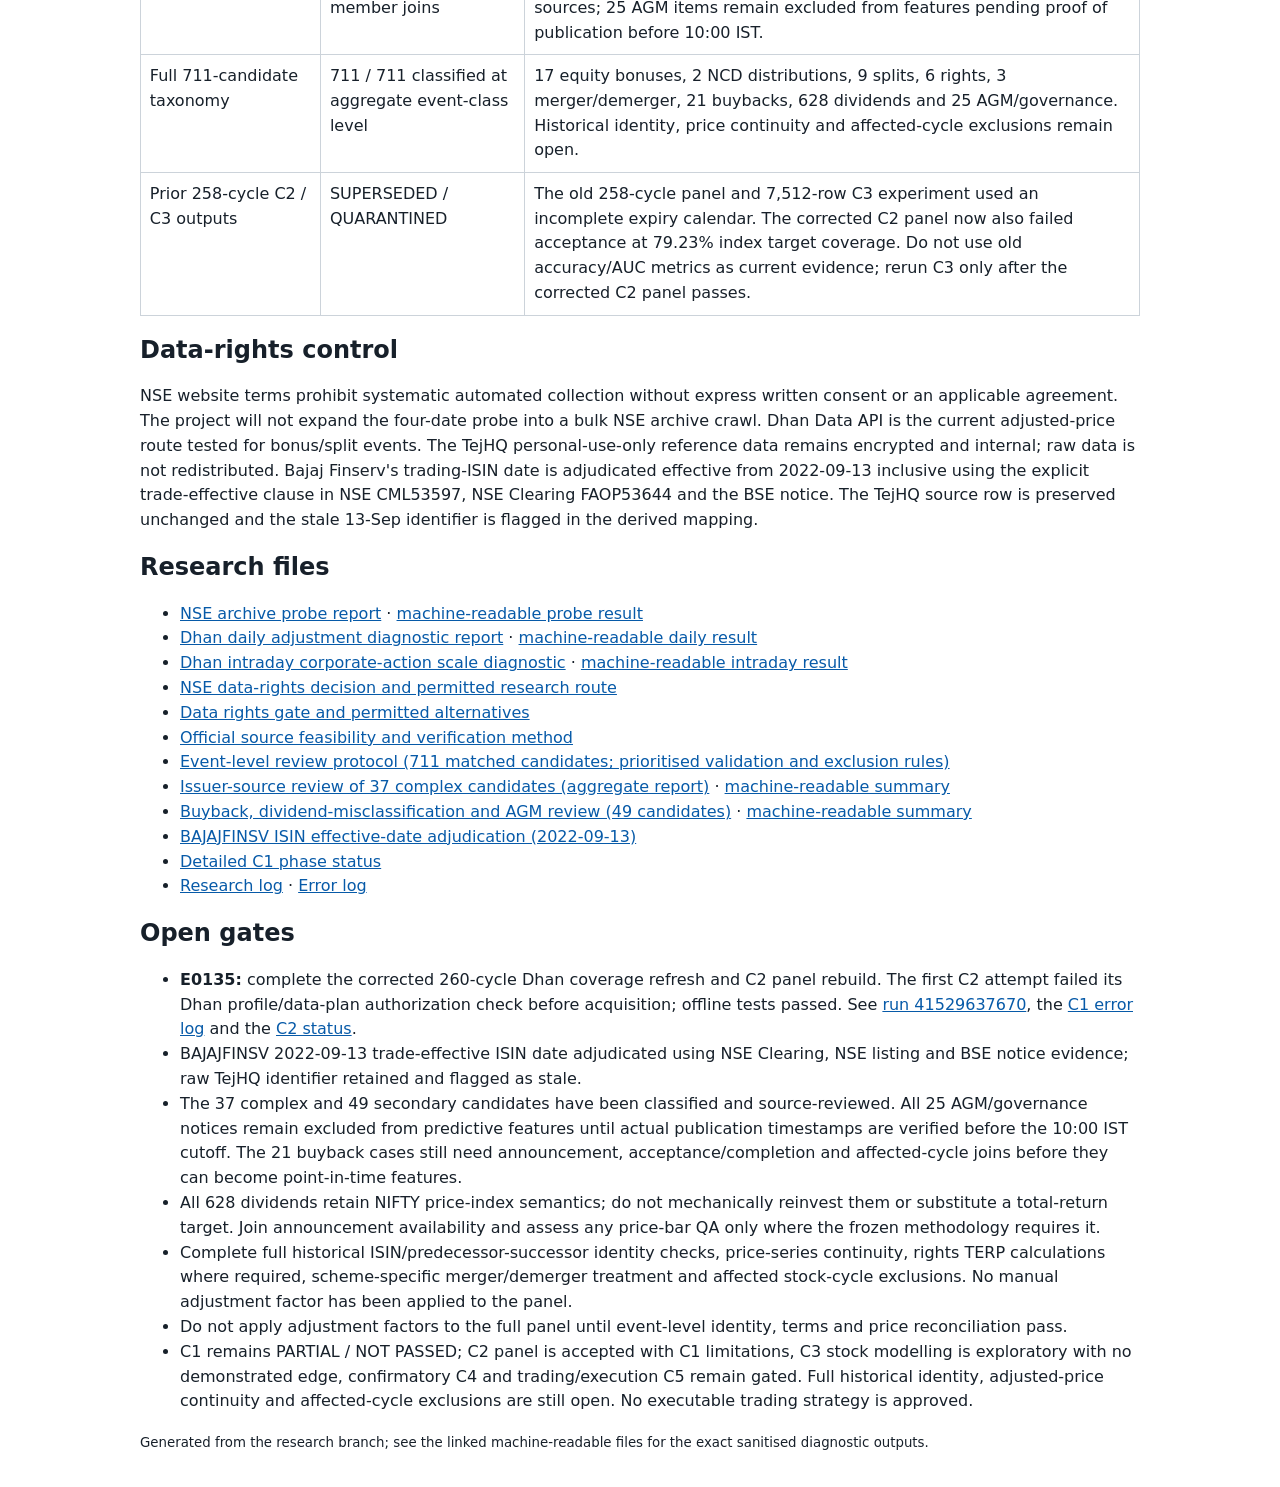
==== commit dead053d: "Publish C2 acceptance failure and current BUP-01 research status" ====
--- a/docs/research/constituent_weekly/index.html
+++ b/docs/research/constituent_weekly/index.html
@@ -15,15 +15,17 @@
 <p><a href="../../index.html">← Research home</a> · <a href="https://github.com/VCR-TRADING-RESEARCH/NIFTY-Prediction">Main repository</a></p>
 <h1>BUP-01 C1 — Constituent Corporate-Action Research</h1>
 <p><strong>Last updated:</strong> 2026-11-03</p>
-<p class="status">C1: TARGET-COVERAGE GATE FAILED · C2: CORRECTED PANEL REBUILD IN PROGRESS · C3: GATED · C4–C5: GATED</p>
-<p class="note"><strong>E0135 — important correction:</strong> the previous 258-cycle sample omitted two verified, contract-present holiday-shifted weekly expiries (2021-11-03 and 2025-10-20). The corrected registered calendar contains 260 cycles. The 258-cycle C2 panel, prior 37-event cycle-exclusion sensitivity and C3 metrics are superseded until corrected rebuilds pass. C1/C2 offline regression tests pass; the first corrected C2 attempt stopped before data acquisition because Dhan profile/data-plan authorization failed. C1's corrected Dhan coverage audit completed but failed: 26/260 NIFTY index target cycles and 13/260 constituent-stock cycles passed. Dhan profile authentication succeeded (HTTP 200; data plan active), but 1,011 historical requests returned HTTP 400. The request wrapper discarded the provider error body, so the exact rejection cause is unknown (E0137). The C2 corrected panel-only rebuild is in progress; C3 remains gated.</p>
+<p class="status">C1: TARGET-COVERAGE FAILED / DIAGNOSIS OPEN · C2: PANEL ACCEPTANCE FAILED · C3: GATED · C4–C5: GATED</p>
+<p class="note"><strong>E0135:</strong> the previous 258-cycle sample omitted verified shifted expiries (2021-11-03 and 2025-10-20). The corrected calendar contains 260 cycles; the old 258-cycle C2 panel and dependent C3 metrics are superseded. <strong>E0137:</strong> C1 audit <a href="https://github.com/VCR-TRADING-RESEARCH/NIFTY-Prediction/actions/runs/41529572895">41529572895</a> failed: 26/260 NIFTY targets and 13/260 constituent cycles passed; Dhan profile and plan checks succeeded but 1,011 requests returned HTTP 400 without retained error details. <strong>E0139:</strong> C2 rebuild <a href="https://github.com/VCR-TRADING-RESEARCH/NIFTY-Prediction/actions/runs/41530483274">41530483274</a> failed at 206/260 NIFTY targets (79.23%; required 98%); 206 cycles met the stock 47/94% rule and daily features covered all 62 symbols. No C3 models were trained. Concurrent C1/C2 Dhan acquisition may have caused rate contention, but this is unproven. C1 exact-window diagnostic <a href="https://github.com/VCR-TRADING-RESEARCH/NIFTY-Prediction/actions/runs/41534685957">41534685957</a> is the next check. C3–C5 remain gated.</p>
 <p class="note">This page publishes sanitised research metadata and diagnostic summaries only. Raw market prices, raw corporate-action rows, ISIN values, API tokens and credentials are not published.</p>
 
 <h2>Current findings</h2>
 <table>
 <thead><tr><th>Work item</th><th>Result</th><th>Interpretation</th></tr></thead>
 <tbody>
-<tr><td>Corrected C1 Dhan target coverage (E0137)</td><td>FAIL — 26/260 index cycles; 13/260 stock+index cycles</td><td>Dhan authentication and data-plan checks passed, but 1,011 historical requests returned HTTP 400. Provider error details were not retained; the root cause is unresolved. C3 remains gated pending corrected panel acceptance.</td></tr>\n<tr><td>Verified weekly expiry calendar (E0135)</td><td>260 cycles expected; rebuild pending</td><td>Two contract-present holiday-shifted expiries were previously omitted. The old 258-cycle panel and dependent model results are superseded; corrected C1/C2 parsers and calendar regression tests are committed.</td></tr>
+<tr><td>Corrected C1 Dhan target coverage (E0137)</td><td>FAIL — 26/260 index cycles; 13/260 stock+index cycles</td><td>Dhan authentication and data-plan checks passed, but 1,011 historical requests returned HTTP 400. Provider error details were not retained; the root cause is unresolved. C3 remains gated pending corrected panel acceptance.</td></tr>
+<tr><td>Corrected C2 panel acceptance (E0139)</td><td>FAIL — 206/260 index targets (79.23%; minimum 98%)</td><td>206 cycles meet the 47/94% constituent rule; 10,194 stock target rows were built and daily features covered all 62 symbols. The panel-only workflow stopped before C3 training; 54 index target cycles and 26 constituent target observations were missing.</td></tr>
+\n<tr><td>Verified weekly expiry calendar (E0135)</td><td>260 cycles expected; rebuild pending</td><td>Two contract-present holiday-shifted expiries were previously omitted. The old 258-cycle panel and dependent model results are superseded; corrected C1/C2 parsers and calendar regression tests are committed.</td></tr>
 <tr><td>Daily member-session OHLCV coverage</td><td>106,392 / 106,392 (100%)</td><td>Coverage complete, but corporate-action identity and adjustment gates remain open.</td></tr>
 <tr><td>Official NSE PR archive route/schema probe</td><td>4 / 4 dates passed</td><td>Corporate-action CSV, announcements and board-meeting members were present before and after the Oct-2025 naming transition. This is technical feasibility only.</td></tr>
 <tr><td>Reliance 1:1 bonus adjustment</td><td>0.5 relative OHLC factor</td><td>9/9 sessions matched; Dhan adjusted history passed this diagnostic.</td></tr>
@@ -32,7 +34,7 @@
 <tr><td>37 complex issuer-event candidates</td><td>37 / 37 classified and source-reviewed</td><td>17 equity bonuses, 2 bonus-labelled NCD distributions reclassified as non-equity, 9 splits, 6 rights and 3 merger/demerger events. No TERP or manual adjustment factors applied.</td></tr>
 <tr><td>49 buyback / AGM-other candidates</td><td>49 / 49 reconciled; zero ambiguous member joins</td><td>21 buybacks, 3 dividends reclassified from “other”, and 25 AGM/governance items. All 21 buybacks have primary offer/record-date sources; 25 AGM items remain excluded from features pending proof of publication before 10:00 IST.</td></tr>
 <tr><td>Full 711-candidate taxonomy</td><td>711 / 711 classified at aggregate event-class level</td><td>17 equity bonuses, 2 NCD distributions, 9 splits, 6 rights, 3 merger/demerger, 21 buybacks, 628 dividends and 25 AGM/governance. Historical identity, price continuity and affected-cycle exclusions remain open.</td></tr>
-<tr><td>C2 panel / C3 stock tests</td><td>SUPERSEDED — corrected rebuild required</td><td>The previous 258-cycle C2 panel and 7,512-row C3 forecast experiment used an incomplete expiry calendar. Do not use its accuracy/AUC metrics as current evidence. C3 will rerun automatically after a valid corrected C2 panel, with the final-20% holdout boundary derived from the actual cycle count.</td></tr>
+<tr><td>Prior 258-cycle C2 / C3 outputs</td><td>SUPERSEDED / QUARANTINED</td><td>The old 258-cycle panel and 7,512-row C3 experiment used an incomplete expiry calendar. The corrected C2 panel now also failed acceptance at 79.23% index target coverage. Do not use old accuracy/AUC metrics as current evidence; rerun C3 only after the corrected C2 panel passes.</td></tr>
 </tbody>
 </table>
 
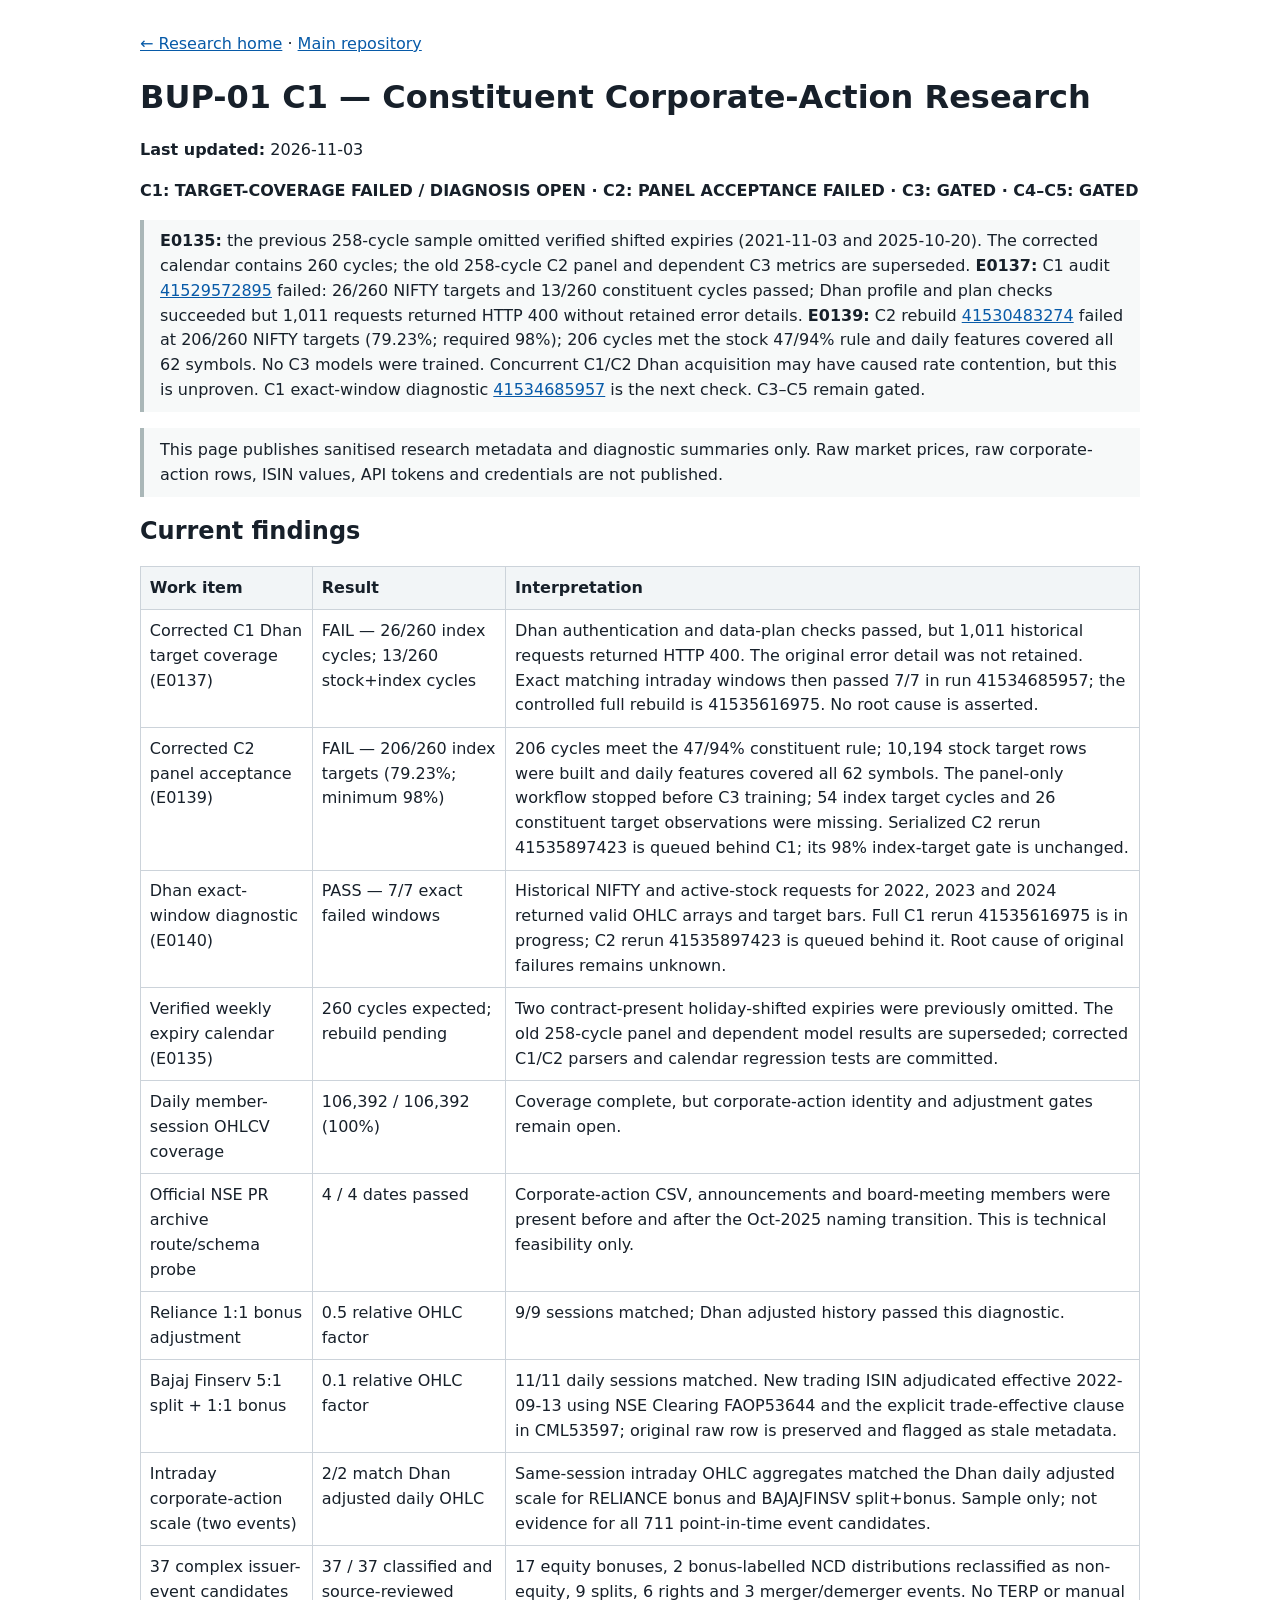
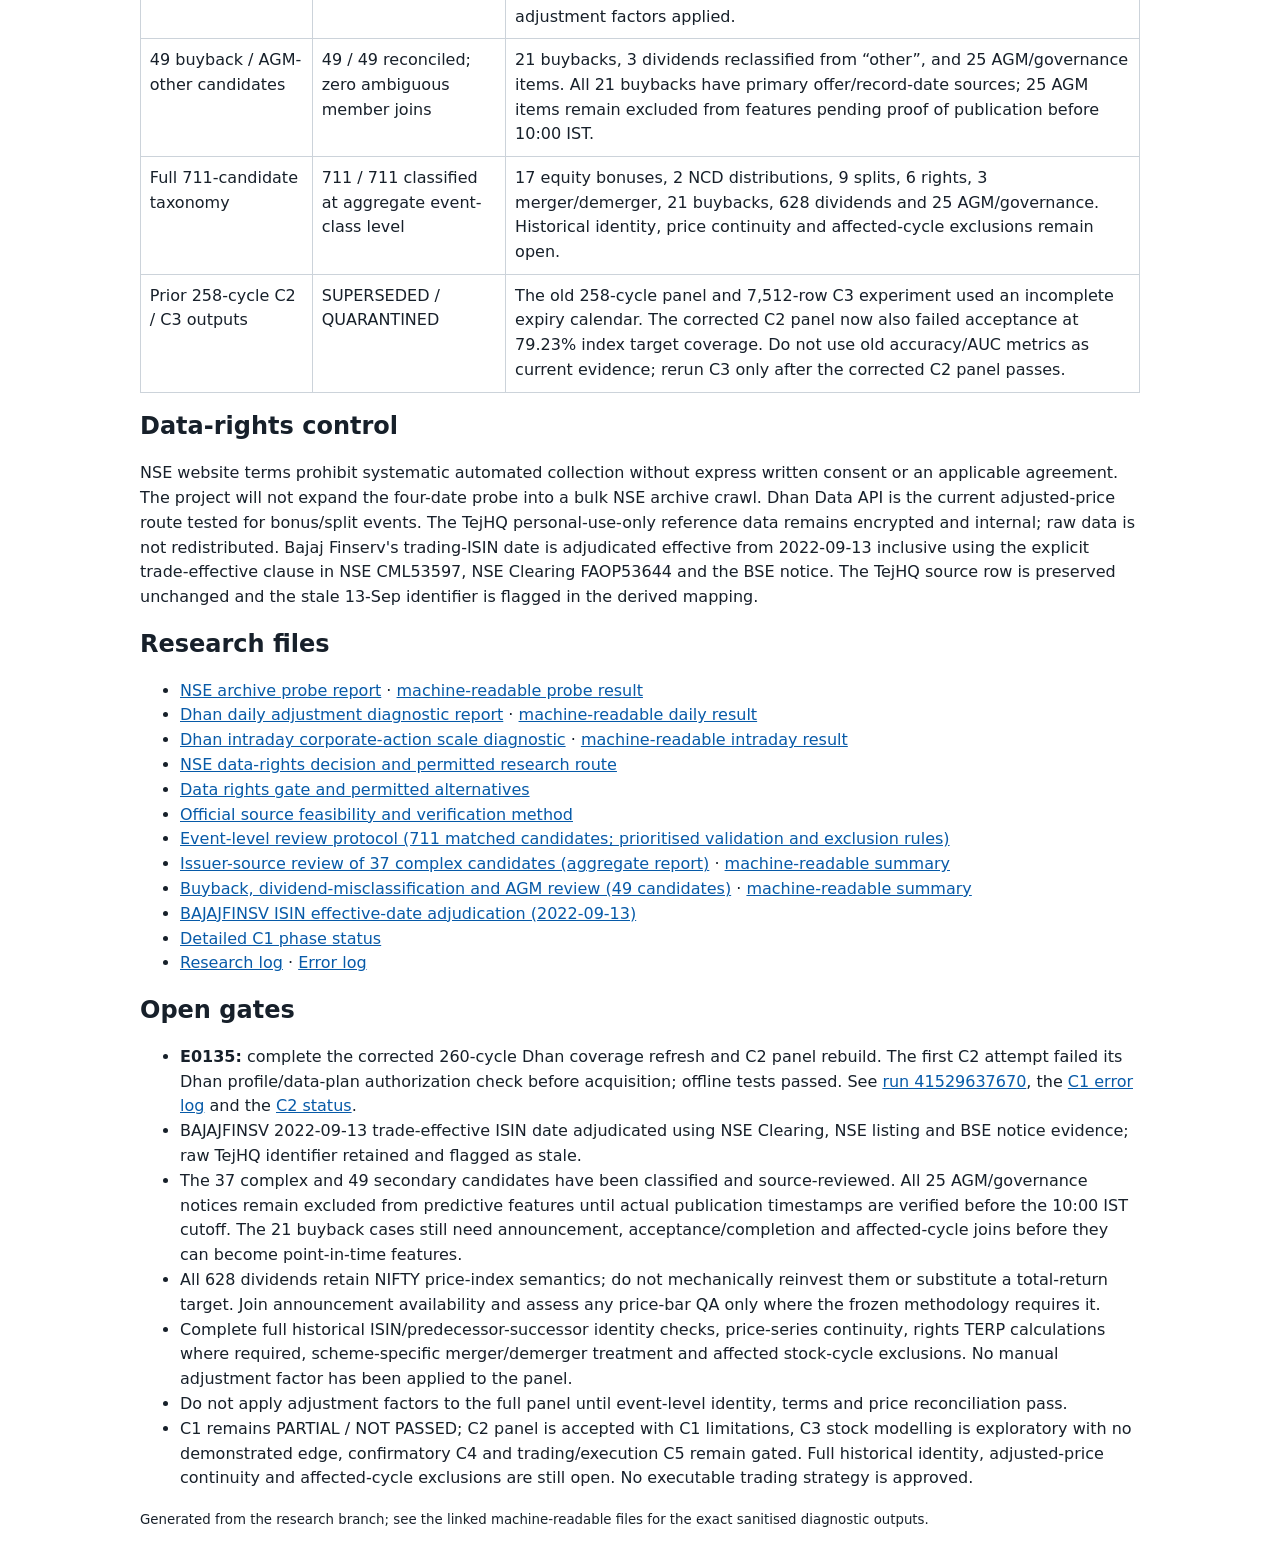
==== commit d349a2c3: "Publish E0140 exact-window pass and serialized rebuild status" ====
--- a/docs/research/constituent_weekly/index.html
+++ b/docs/research/constituent_weekly/index.html
@@ -23,9 +23,11 @@
 <table>
 <thead><tr><th>Work item</th><th>Result</th><th>Interpretation</th></tr></thead>
 <tbody>
-<tr><td>Corrected C1 Dhan target coverage (E0137)</td><td>FAIL — 26/260 index cycles; 13/260 stock+index cycles</td><td>Dhan authentication and data-plan checks passed, but 1,011 historical requests returned HTTP 400. Provider error details were not retained; the root cause is unresolved. C3 remains gated pending corrected panel acceptance.</td></tr>
-<tr><td>Corrected C2 panel acceptance (E0139)</td><td>FAIL — 206/260 index targets (79.23%; minimum 98%)</td><td>206 cycles meet the 47/94% constituent rule; 10,194 stock target rows were built and daily features covered all 62 symbols. The panel-only workflow stopped before C3 training; 54 index target cycles and 26 constituent target observations were missing.</td></tr>
-\n<tr><td>Verified weekly expiry calendar (E0135)</td><td>260 cycles expected; rebuild pending</td><td>Two contract-present holiday-shifted expiries were previously omitted. The old 258-cycle panel and dependent model results are superseded; corrected C1/C2 parsers and calendar regression tests are committed.</td></tr>
+<tr><td>Corrected C1 Dhan target coverage (E0137)</td><td>FAIL — 26/260 index cycles; 13/260 stock+index cycles</td><td>Dhan authentication and data-plan checks passed, but 1,011 historical requests returned HTTP 400. The original error detail was not retained. Exact matching intraday windows then passed 7/7 in run 41534685957; the controlled full rebuild is 41535616975. No root cause is asserted.</td></tr>
+<tr><td>Corrected C2 panel acceptance (E0139)</td><td>FAIL — 206/260 index targets (79.23%; minimum 98%)</td><td>206 cycles meet the 47/94% constituent rule; 10,194 stock target rows were built and daily features covered all 62 symbols. The panel-only workflow stopped before C3 training; 54 index target cycles and 26 constituent target observations were missing. Serialized C2 rerun 41535897423 is queued behind C1; its 98% index-target gate is unchanged.</td></tr>
+<tr><td>Dhan exact-window diagnostic (E0140)</td><td>PASS — 7/7 exact failed windows</td><td>Historical NIFTY and active-stock requests for 2022, 2023 and 2024 returned valid OHLC arrays and target bars. Full C1 rerun 41535616975 is in progress; C2 rerun 41535897423 is queued behind it. Root cause of original failures remains unknown.</td></tr>
+
+<tr><td>Verified weekly expiry calendar (E0135)</td><td>260 cycles expected; rebuild pending</td><td>Two contract-present holiday-shifted expiries were previously omitted. The old 258-cycle panel and dependent model results are superseded; corrected C1/C2 parsers and calendar regression tests are committed.</td></tr>
 <tr><td>Daily member-session OHLCV coverage</td><td>106,392 / 106,392 (100%)</td><td>Coverage complete, but corporate-action identity and adjustment gates remain open.</td></tr>
 <tr><td>Official NSE PR archive route/schema probe</td><td>4 / 4 dates passed</td><td>Corporate-action CSV, announcements and board-meeting members were present before and after the Oct-2025 naming transition. This is technical feasibility only.</td></tr>
 <tr><td>Reliance 1:1 bonus adjustment</td><td>0.5 relative OHLC factor</td><td>9/9 sessions matched; Dhan adjusted history passed this diagnostic.</td></tr>
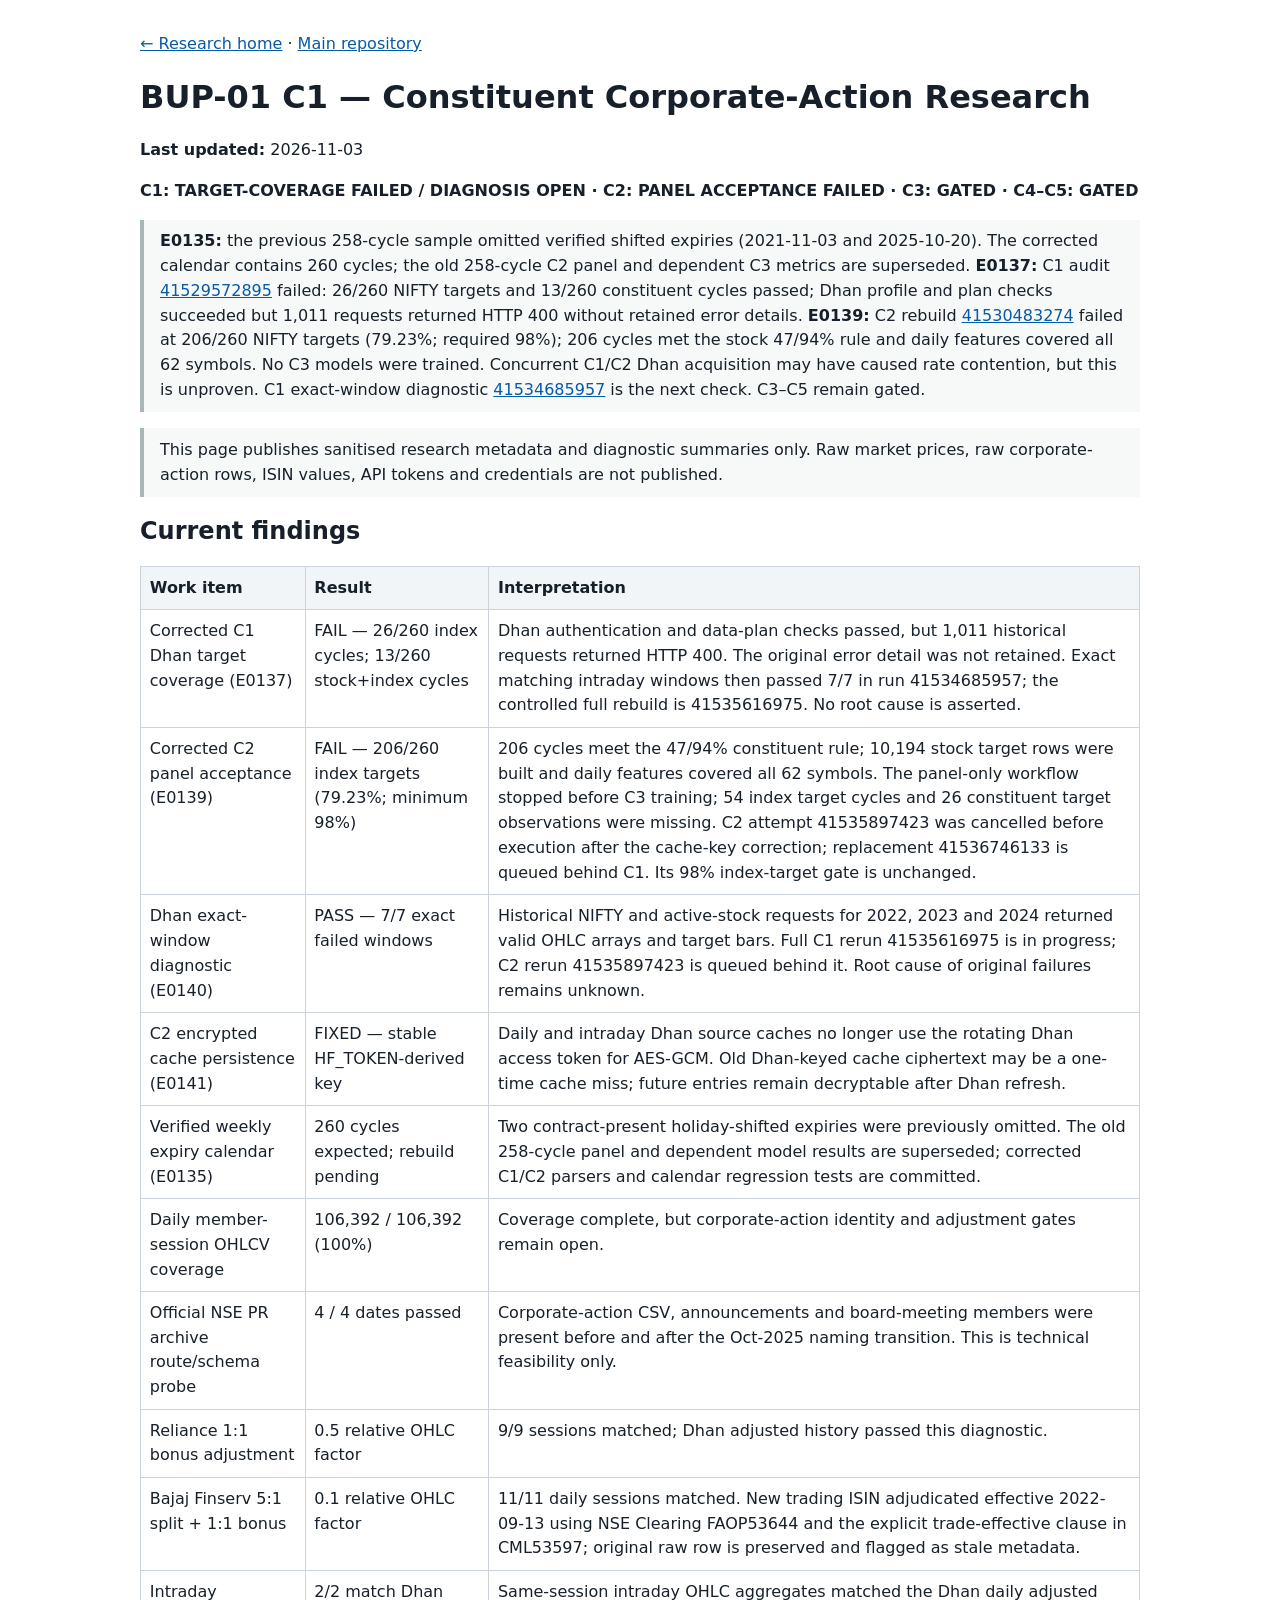
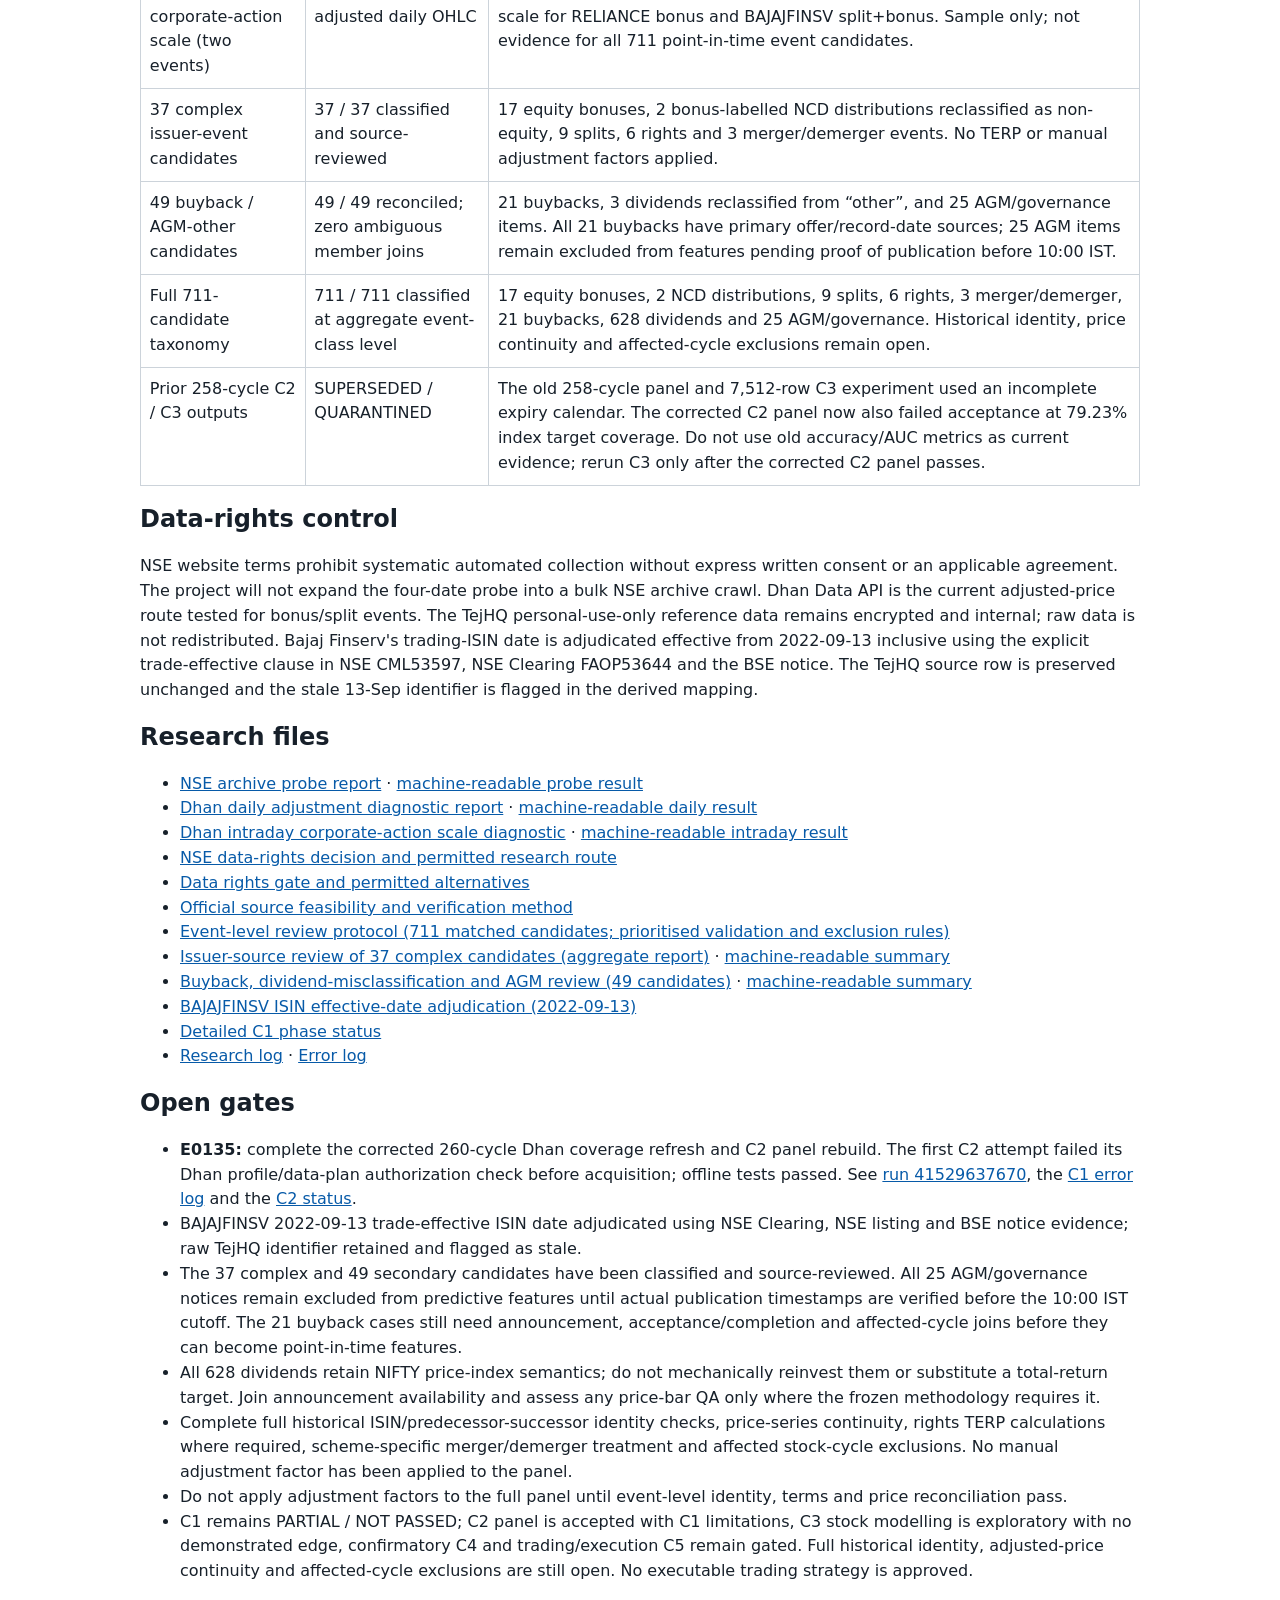
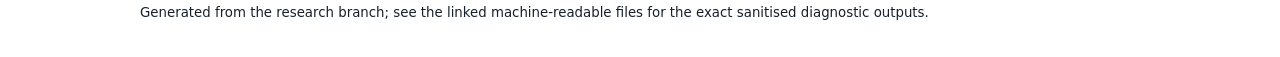
==== commit 0de782e8: "Publish E0141 stable encrypted cache correction and C2 run status" ====
--- a/docs/research/constituent_weekly/index.html
+++ b/docs/research/constituent_weekly/index.html
@@ -24,8 +24,9 @@
 <thead><tr><th>Work item</th><th>Result</th><th>Interpretation</th></tr></thead>
 <tbody>
 <tr><td>Corrected C1 Dhan target coverage (E0137)</td><td>FAIL — 26/260 index cycles; 13/260 stock+index cycles</td><td>Dhan authentication and data-plan checks passed, but 1,011 historical requests returned HTTP 400. The original error detail was not retained. Exact matching intraday windows then passed 7/7 in run 41534685957; the controlled full rebuild is 41535616975. No root cause is asserted.</td></tr>
-<tr><td>Corrected C2 panel acceptance (E0139)</td><td>FAIL — 206/260 index targets (79.23%; minimum 98%)</td><td>206 cycles meet the 47/94% constituent rule; 10,194 stock target rows were built and daily features covered all 62 symbols. The panel-only workflow stopped before C3 training; 54 index target cycles and 26 constituent target observations were missing. Serialized C2 rerun 41535897423 is queued behind C1; its 98% index-target gate is unchanged.</td></tr>
+<tr><td>Corrected C2 panel acceptance (E0139)</td><td>FAIL — 206/260 index targets (79.23%; minimum 98%)</td><td>206 cycles meet the 47/94% constituent rule; 10,194 stock target rows were built and daily features covered all 62 symbols. The panel-only workflow stopped before C3 training; 54 index target cycles and 26 constituent target observations were missing. C2 attempt 41535897423 was cancelled before execution after the cache-key correction; replacement 41536746133 is queued behind C1. Its 98% index-target gate is unchanged.</td></tr>
 <tr><td>Dhan exact-window diagnostic (E0140)</td><td>PASS — 7/7 exact failed windows</td><td>Historical NIFTY and active-stock requests for 2022, 2023 and 2024 returned valid OHLC arrays and target bars. Full C1 rerun 41535616975 is in progress; C2 rerun 41535897423 is queued behind it. Root cause of original failures remains unknown.</td></tr>
+<tr><td>C2 encrypted cache persistence (E0141)</td><td>FIXED — stable HF_TOKEN-derived key</td><td>Daily and intraday Dhan source caches no longer use the rotating Dhan access token for AES-GCM. Old Dhan-keyed cache ciphertext may be a one-time cache miss; future entries remain decryptable after Dhan refresh.</td></tr>
 
 <tr><td>Verified weekly expiry calendar (E0135)</td><td>260 cycles expected; rebuild pending</td><td>Two contract-present holiday-shifted expiries were previously omitted. The old 258-cycle panel and dependent model results are superseded; corrected C1/C2 parsers and calendar regression tests are committed.</td></tr>
 <tr><td>Daily member-session OHLCV coverage</td><td>106,392 / 106,392 (100%)</td><td>Coverage complete, but corporate-action identity and adjustment gates remain open.</td></tr>
